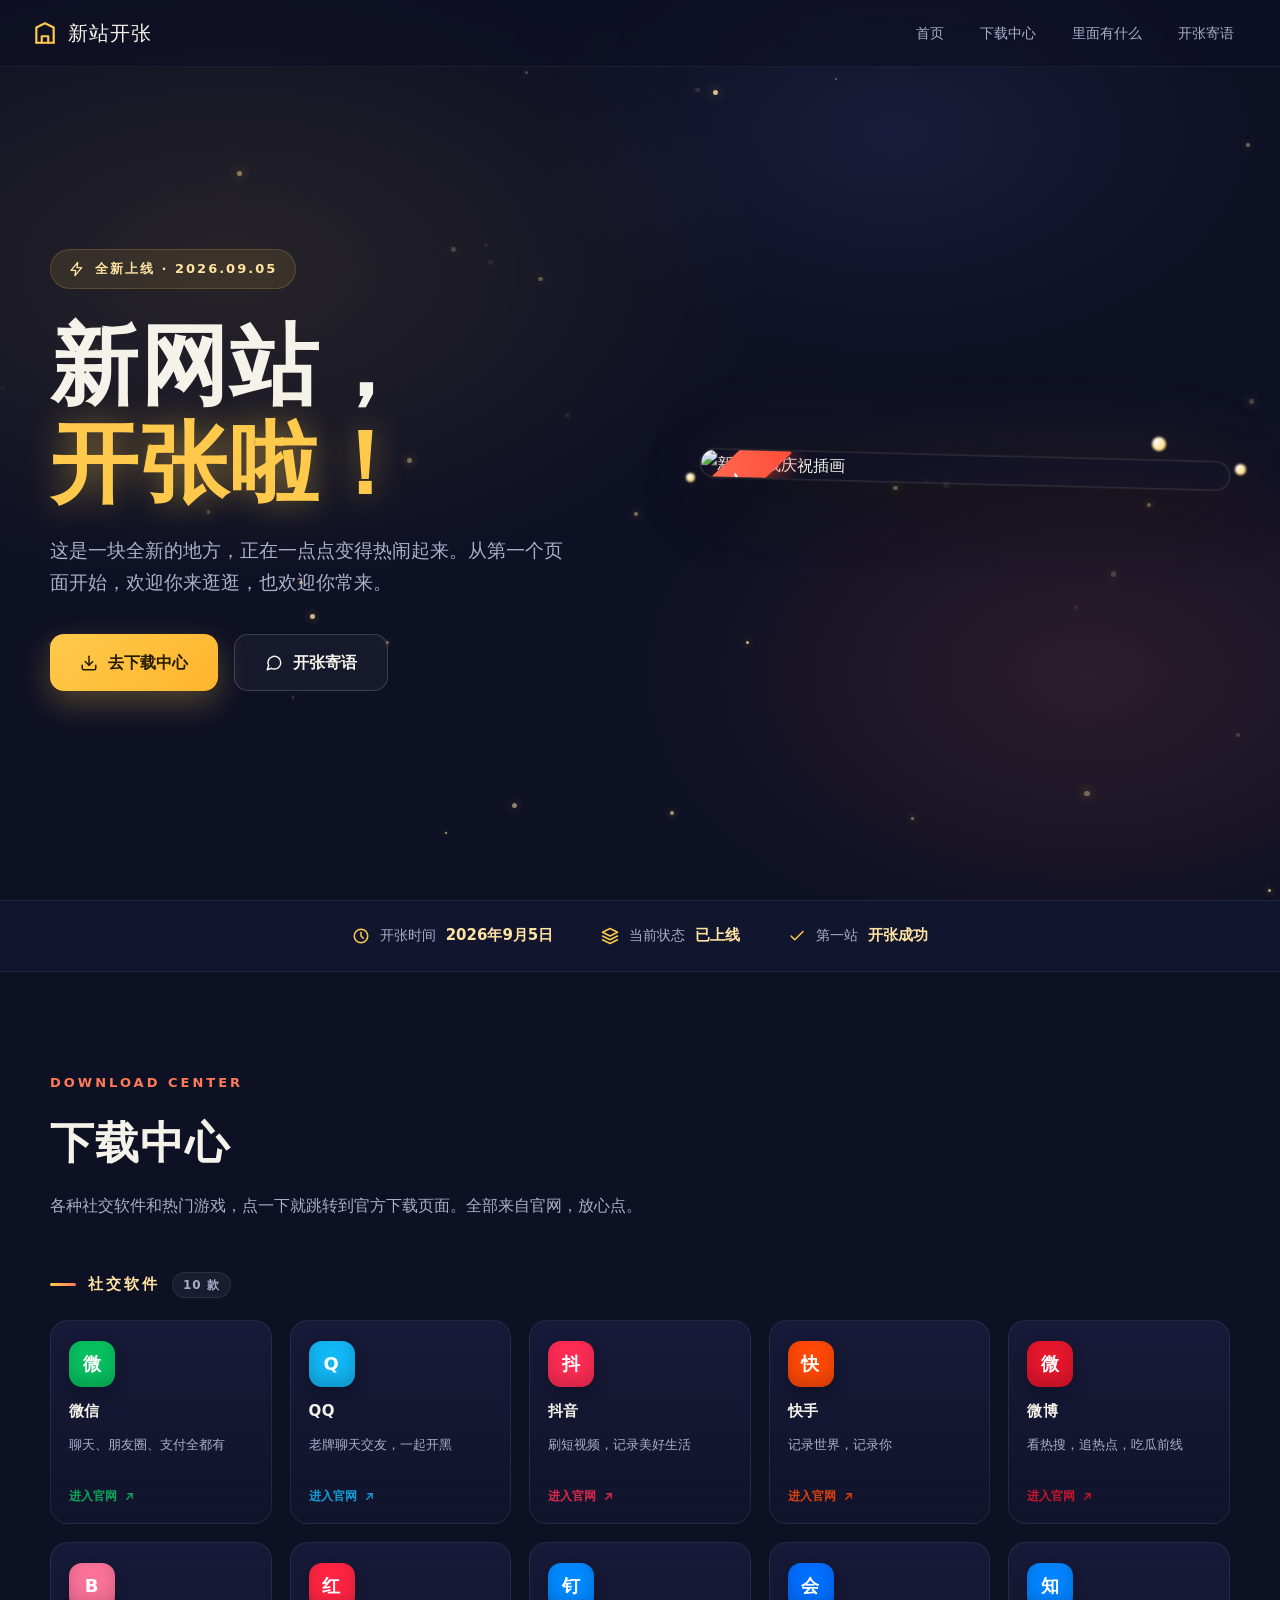
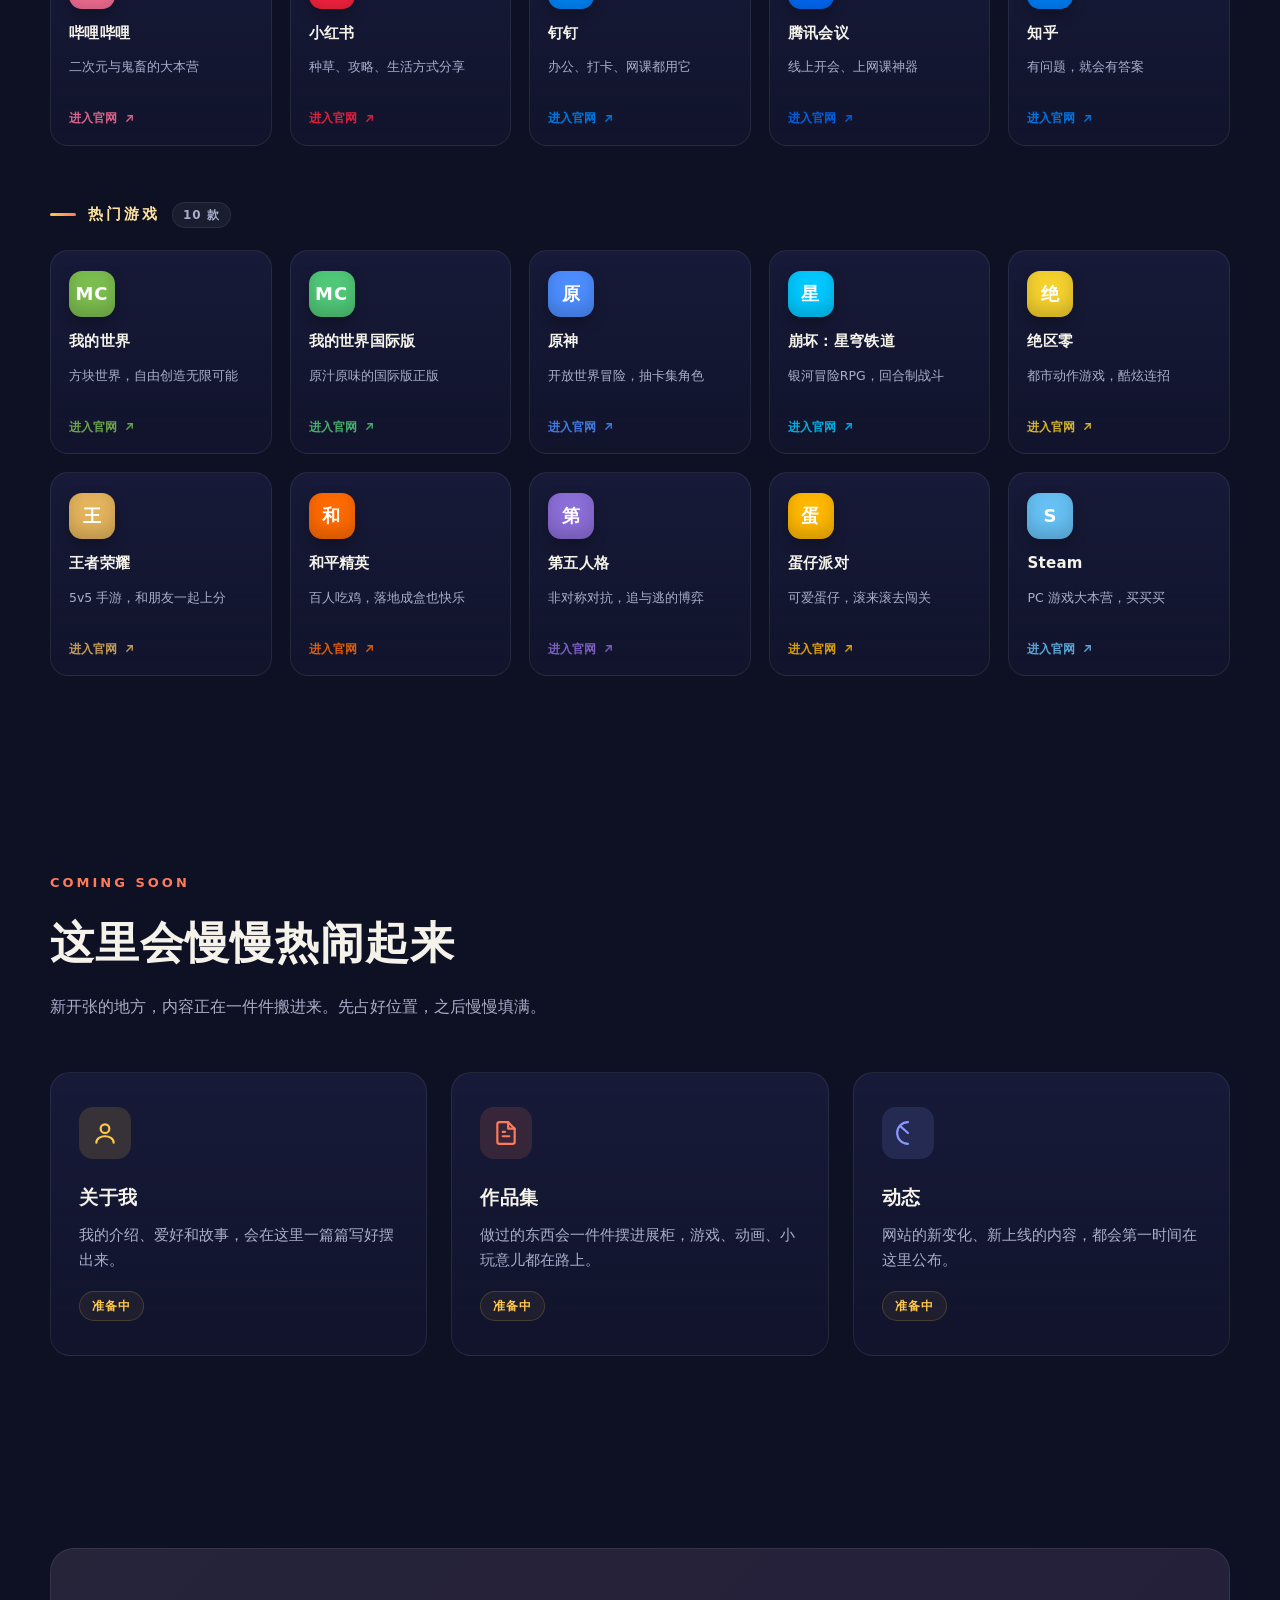
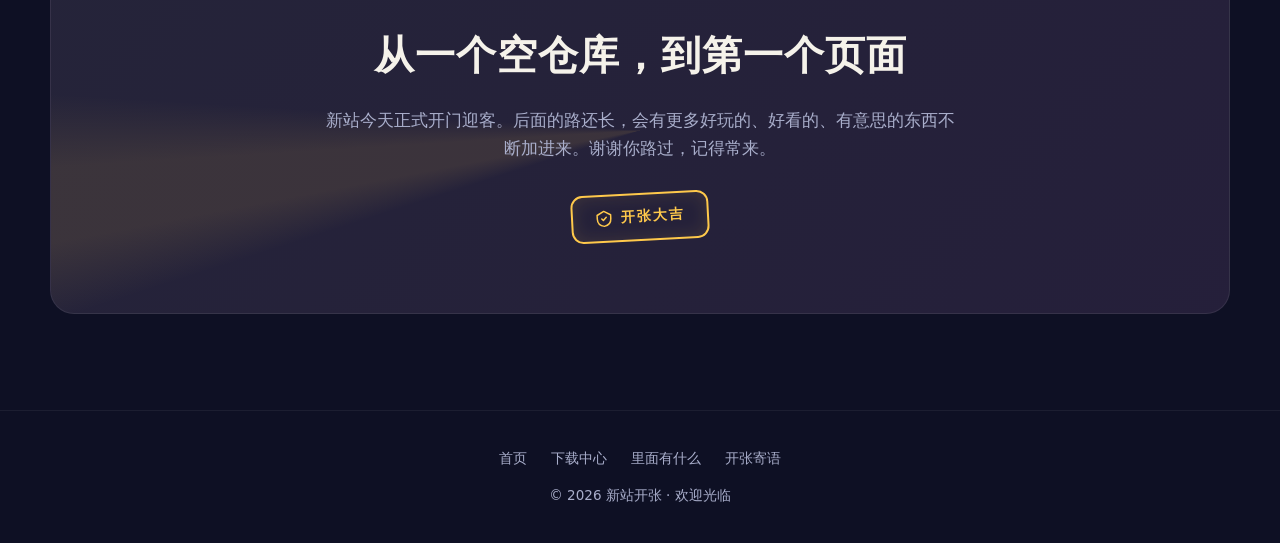
==== index.html @ 844b1752 "Add website: index + css + js structure" ====
<!DOCTYPE html>
<html lang="zh-CN">
<head>
<meta charset="UTF-8">
<meta name="viewport" content="width=device-width, initial-scale=1.0">
<title>新站开张 · 欢迎光临</title>
<meta name="description" content="新站开张！这里有各种社交软件和热门游戏的官方下载入口，点击直接跳转。">
<link rel="preconnect" href="https://miaoda.feishu.cn">
<link rel="stylesheet" href="https://miaoda.feishu.cn/fonts/css2?family=ZCOOL+KuaiLe&family=Noto+Sans+SC:wght@400;500;700;900&display=swap">
<link rel="stylesheet" href="style.css">
</head>
<body>

<!-- ===== 顶部导航 ===== -->
<nav class="nav">
  <div class="brand">
    <svg viewBox="0 0 24 24" fill="none" stroke="#FFC94B" stroke-width="2" stroke-linecap="round" stroke-linejoin="round" aria-hidden="true">
      <path d="M4 21V7l8-4 8 4v14"></path>
      <path d="M4 21h16"></path>
      <path d="M9 21v-6h6v6"></path>
    </svg>
    新站开张
  </div>
  <ul class="nav-links">
    <li><a href="#welcome">首页</a></li>
    <li><a href="#download">下载中心</a></li>
    <li><a href="#inside">里面有什么</a></li>
    <li><a href="#note">开张寄语</a></li>
  </ul>
</nav>

<!-- ===== Hero ===== -->
<section class="hero" id="welcome">
  <div id="star-field" aria-hidden="true"></div>
  <div class="hero-inner">
    <div class="hero-text">
      <span class="badge">
        <svg viewBox="0 0 24 24" fill="none" stroke="currentColor" stroke-width="2" stroke-linecap="round" stroke-linejoin="round" aria-hidden="true">
          <path d="M13 2 3 14h7l-1 8 10-12h-7l1-8z"></path>
        </svg>
        全新上线 · 2026.09.05
      </span>
      <h1>新网站，<br><span class="hl">开张啦！</span></h1>
      <p class="lead">这是一块全新的地方，正在一点点变得热闹起来。从第一个页面开始，欢迎你来逛逛，也欢迎你常来。</p>
      <div class="cta-row">
        <a class="btn btn-primary" href="#download">
          <svg viewBox="0 0 24 24" fill="none" stroke="currentColor" stroke-width="2" stroke-linecap="round" stroke-linejoin="round" aria-hidden="true">
            <path d="M21 15v4a2 2 0 0 1-2 2H5a2 2 0 0 1-2-2v-4"></path>
            <path d="m7 10 5 5 5-5"></path><path d="M12 15V3"></path>
          </svg>
          去下载中心
        </a>
        <a class="btn btn-ghost" href="#note">
          <svg viewBox="0 0 24 24" fill="none" stroke="currentColor" stroke-width="2" stroke-linecap="round" stroke-linejoin="round" aria-hidden="true">
            <path d="M21 11.5a8.38 8.38 0 0 1-8.5 8.5 8.5 8.5 0 0 1-3.8-.9L3 21l1.9-5.7a8.5 8.5 0 1 1 16.1-3.8z"></path>
          </svg>
          开张寄语
        </a>
      </div>
    </div>
    <div class="hero-card-wrap">
      <div class="hero-card">
        <span class="new-tag">NEW</span>
        <img src="https://aka.doubaocdn.com/s/OUQKnBndtr" alt="新站上线庆祝插画">
      </div>
      <span class="float-dot d1" aria-hidden="true"></span>
      <span class="float-dot d2" aria-hidden="true"></span>
      <span class="float-dot d3" aria-hidden="true"></span>
    </div>
  </div>
</section>

<!-- ===== 信息条 ===== -->
<div class="ribbon">
  <div class="ribbon-inner">
    <span class="ribbon-item">
      <svg viewBox="0 0 24 24" fill="none" stroke="currentColor" stroke-width="2" stroke-linecap="round" stroke-linejoin="round" aria-hidden="true">
        <circle cx="12" cy="12" r="9"></circle><path d="M12 7v5l3 3"></path>
      </svg>
      开张时间 <strong>2026年9月5日</strong>
    </span>
    <span class="ribbon-item">
      <svg viewBox="0 0 24 24" fill="none" stroke="currentColor" stroke-width="2" stroke-linecap="round" stroke-linejoin="round" aria-hidden="true">
        <path d="M12 2 2 7l10 5 10-5-10-5z"></path>
        <path d="m2 17 10 5 10-5"></path><path d="m2 12 10 5 10-5"></path>
      </svg>
      当前状态 <strong>已上线</strong>
    </span>
    <span class="ribbon-item">
      <svg viewBox="0 0 24 24" fill="none" stroke="currentColor" stroke-width="2" stroke-linecap="round" stroke-linejoin="round" aria-hidden="true">
        <path d="M20 6 9 17l-5-5"></path>
      </svg>
      第一站 <strong>开张成功</strong>
    </span>
  </div>
</div>

<!-- ===== 下载中心 ===== -->
<section class="section" id="download">
  <div class="section-inner">
    <div class="sec-head reveal">
      <span class="sec-kicker">Download Center</span>
      <h2>下载中心</h2>
      <p>各种社交软件和热门游戏，点一下就跳转到官方下载页面。全部来自官网，放心点。</p>
    </div>
    <div class="dl-groups">
      <div class="reveal">
        <div class="dl-group-title">社交软件<span class="count" id="social-count"></span></div>
        <div class="dl-grid" id="social-grid"></div>
      </div>
      <div class="reveal">
        <div class="dl-group-title">热门游戏<span class="count" id="game-count"></span></div>
        <div class="dl-grid" id="game-grid"></div>
      </div>
    </div>
  </div>
</section>

<!-- ===== 里面有什么 ===== -->
<section class="section" id="inside">
  <div class="section-inner">
    <div class="sec-head reveal">
      <span class="sec-kicker">Coming Soon</span>
      <h2>这里会慢慢热闹起来</h2>
      <p>新开张的地方，内容正在一件件搬进来。先占好位置，之后慢慢填满。</p>
    </div>
    <div class="cards">
      <article class="card reveal">
        <div class="card-icon">
          <svg viewBox="0 0 24 24" fill="none" stroke="currentColor" stroke-width="2" stroke-linecap="round" stroke-linejoin="round" aria-hidden="true">
            <circle cx="12" cy="8" r="4"></circle><path d="M4 21c0-4 4-6 8-6s8 2 8 6"></path>
          </svg>
        </div>
        <h3>关于我</h3>
        <p>我的介绍、爱好和故事，会在这里一篇篇写好摆出来。</p>
        <span class="soon">准备中</span>
      </article>
      <article class="card reveal">
        <div class="card-icon">
          <svg viewBox="0 0 24 24" fill="none" stroke="currentColor" stroke-width="2" stroke-linecap="round" stroke-linejoin="round" aria-hidden="true">
            <path d="M14 2H6a2 2 0 0 0-2 2v16a2 2 0 0 0 2 2h12a2 2 0 0 0 2-2V8z"></path>
            <path d="M14 2v6h6"></path><path d="M9 15h6"></path><path d="M9 11h2"></path>
          </svg>
        </div>
        <h3>作品集</h3>
        <p>做过的东西会一件件摆进展柜，游戏、动画、小玩意儿都在路上。</p>
        <span class="soon">准备中</span>
      </article>
      <article class="card reveal">
        <div class="card-icon">
          <svg viewBox="0 0 24 24" fill="none" stroke="currentColor" stroke-width="2" stroke-linecap="round" stroke-linejoin="round" aria-hidden="true">
            <path d="M12 2a10 10 0 0 0 0 20"></path><path d="M12 12 4.6 5.4"></path>
          </svg>
        </div>
        <h3>动态</h3>
        <p>网站的新变化、新上线的内容，都会第一时间在这里公布。</p>
        <span class="soon">准备中</span>
      </article>
    </div>
  </div>
</section>

<!-- ===== 开张寄语 ===== -->
<section class="section" id="note">
  <div class="section-inner">
    <div class="note reveal">
      <div class="note-inner">
        <h2>从一个空仓库，到第一个页面</h2>
        <p>新站今天正式开门迎客。后面的路还长，会有更多好玩的、好看的、有意思的东西不断加进来。谢谢你路过，记得常来。</p>
        <span class="stamp">
          <svg viewBox="0 0 24 24" fill="none" stroke="currentColor" stroke-width="2" stroke-linecap="round" stroke-linejoin="round" aria-hidden="true">
            <path d="M12 2 3 7v5c0 5 3.5 9 9 10 5.5-1 9-5 9-10V7z"></path>
            <path d="m9 12 2 2 4-4"></path>
          </svg>
          开张大吉
        </span>
      </div>
    </div>
  </div>
</section>

<!-- ===== 页脚 ===== -->
<footer>
  <ul class="foot-links">
    <li><a href="#welcome">首页</a></li>
    <li><a href="#download">下载中心</a></li>
    <li><a href="#inside">里面有什么</a></li>
    <li><a href="#note">开张寄语</a></li>
  </ul>
  <p>© 2026 新站开张 · 欢迎光临</p>
</footer>

<script src="script.js"></script>
</body>
</html>
---- style.css ----
/* ===== 新站开张 · 样式表 ===== */
:root{
  --bg-0:#0E1024;
  --bg-1:#171A38;
  --bg-2:#20244A;
  --gold:#FFC94B;
  --gold-2:#FFE3A1;
  --coral:#FF7A59;
  --text:#F5F2EA;
  --text-dim:#A9AECB;
  --line:rgba(255,201,75,.18);
  --shadow:0 24px 60px rgba(0,0,0,.45);
}
*{margin:0;padding:0;box-sizing:border-box;}
html{scroll-behavior:smooth;}
body{
  font-family:"Noto Sans SC","PingFang SC","Microsoft YaHei",system-ui,sans-serif;
  background:var(--bg-0);
  color:var(--text);
  line-height:1.7;
  overflow-x:hidden;
}
::selection{background:var(--gold);color:#1a1400;}

/* ===== 顶部导航 ===== */
.nav{
  position:fixed;top:0;left:0;right:0;z-index:50;
  display:flex;align-items:center;justify-content:space-between;
  padding:16px 32px;
  background:rgba(14,16,36,.72);
  backdrop-filter:blur(14px);
  border-bottom:1px solid rgba(255,255,255,.06);
}
.brand{
  display:flex;align-items:center;gap:10px;
  font-family:"ZCOOL KuaiLe","Noto Sans SC",sans-serif;
  font-size:20px;letter-spacing:1px;
}
.brand svg{width:26px;height:26px;flex:none;}
.nav-links{display:flex;gap:8px;list-style:none;}
.nav-links a{
  color:var(--text-dim);text-decoration:none;
  font-size:14px;padding:8px 14px;border-radius:999px;
  transition:color .2s,background .2s;
}
.nav-links a:hover{color:var(--gold);background:rgba(255,201,75,.08);}

/* ===== Hero ===== */
.hero{
  position:relative;
  min-height:100vh;
  display:flex;align-items:center;
  padding:120px 32px 80px;
  overflow:hidden;
}
.hero::before{
  content:"";position:absolute;inset:0;
  background:
    radial-gradient(60% 50% at 18% 30%, rgba(255,201,75,.10), transparent 70%),
    radial-gradient(50% 45% at 85% 75%, rgba(255,122,89,.12), transparent 70%),
    radial-gradient(40% 35% at 70% 15%, rgba(120,140,255,.10), transparent 70%);
  pointer-events:none;
}
#star-field{position:absolute;inset:0;pointer-events:none;}

.hero-inner{
  position:relative;z-index:2;
  max-width:1180px;margin:0 auto;width:100%;
  display:grid;grid-template-columns:1.05fr .95fr;
  gap:64px;align-items:center;
}

.badge{
  display:inline-flex;align-items:center;gap:10px;
  background:rgba(255,201,75,.10);
  border:1px solid var(--line);
  color:var(--gold-2);
  font-size:13px;font-weight:700;letter-spacing:2px;
  padding:8px 18px;border-radius:999px;
  margin-bottom:28px;
}
.badge svg{width:16px;height:16px;}

.hero h1{
  font-family:"ZCOOL KuaiLe","Noto Sans SC",sans-serif;
  font-size:clamp(44px,7vw,88px);
  line-height:1.12;letter-spacing:2px;
  margin-bottom:20px;
}
.hero h1 .hl{
  color:var(--gold);
  text-shadow:0 0 32px rgba(255,201,75,.45);
}
.hero p.lead{
  font-size:clamp(16px,2vw,19px);
  color:var(--text-dim);
  max-width:520px;margin-bottom:36px;
}
.cta-row{display:flex;flex-wrap:wrap;gap:16px;}
.btn{
  display:inline-flex;align-items:center;gap:10px;
  font-family:"Noto Sans SC",sans-serif;
  font-size:16px;font-weight:700;
  padding:14px 30px;border-radius:14px;
  text-decoration:none;transition:transform .2s,box-shadow .2s;
}
.btn svg{width:18px;height:18px;}
.btn-primary{
  background:linear-gradient(135deg,var(--gold),#FFB52E);
  color:#241a00;box-shadow:0 12px 32px rgba(255,201,75,.28);
}
.btn-primary:hover{transform:translateY(-2px);box-shadow:0 18px 40px rgba(255,201,75,.38);}
.btn-ghost{
  border:1px solid rgba(255,255,255,.16);color:var(--text);
  background:rgba(255,255,255,.04);
}
.btn-ghost:hover{transform:translateY(-2px);border-color:var(--gold);color:var(--gold);}

/* hero 图卡片 */
.hero-card-wrap{position:relative;}
.hero-card{
  position:relative;
  border-radius:22px;overflow:hidden;
  border:1px solid rgba(255,255,255,.10);
  box-shadow:var(--shadow), 0 0 0 1px rgba(255,201,75,.08), 0 0 90px rgba(255,201,75,.12);
  transform:rotate(1.5deg);
  transition:transform .4s;
}
.hero-card:hover{transform:rotate(0deg) scale(1.01);}
.hero-card img{display:block;width:100%;height:auto;}
.new-tag{
  position:absolute;top:20px;left:-46px;
  background:linear-gradient(135deg,var(--coral),#FF4D3A);
  color:#fff;font-weight:900;letter-spacing:2px;
  font-size:13px;padding:8px 52px;
  transform:rotate(-45deg);
  box-shadow:0 8px 20px rgba(255,77,58,.4);
}
.float-dot{
  position:absolute;border-radius:50%;
  background:radial-gradient(circle at 30% 30%, #fff, var(--gold));
  filter:blur(1px);
  animation:floatDot 6s ease-in-out infinite;
}
.float-dot.d1{width:14px;height:14px;top:-18px;right:12%;animation-delay:0s;}
.float-dot.d2{width:9px;height:9px;bottom:10%;left:-14px;animation-delay:1.2s;}
.float-dot.d3{width:11px;height:11px;top:30%;right:-16px;animation-delay:2.1s;}
@keyframes floatDot{
  0%,100%{transform:translateY(0) scale(1);opacity:.9;}
  50%{transform:translateY(-16px) scale(.7);opacity:.5;}
}

/* ===== 信息条 ===== */
.ribbon{
  border-top:1px solid rgba(255,255,255,.06);
  border-bottom:1px solid rgba(255,255,255,.06);
  background:rgba(23,26,56,.55);
}
.ribbon-inner{
  max-width:1180px;margin:0 auto;padding:22px 32px;
  display:flex;flex-wrap:wrap;gap:18px 48px;
  align-items:center;justify-content:center;
}
.ribbon-item{display:flex;align-items:center;gap:10px;font-size:14px;color:var(--text-dim);}
.ribbon-item strong{color:var(--gold-2);font-weight:700;font-size:15px;}
.ribbon-item svg{width:18px;height:18px;color:var(--gold);flex:none;}

/* ===== 通用 section ===== */
.section{padding:96px 32px;}
.section-inner{max-width:1180px;margin:0 auto;}
.sec-head{margin-bottom:52px;max-width:640px;}
.sec-kicker{
  display:inline-block;font-size:13px;font-weight:700;letter-spacing:3px;
  color:var(--coral);text-transform:uppercase;margin-bottom:12px;
}
.sec-head h2{
  font-family:"ZCOOL KuaiLe","Noto Sans SC",sans-serif;
  font-size:clamp(30px,4.5vw,44px);letter-spacing:1px;
  margin-bottom:12px;
}
.sec-head p{color:var(--text-dim);font-size:16px;}

/* ===== 滚动渐显 ===== */
.reveal{opacity:0;transform:translateY(24px);transition:opacity .6s ease,transform .6s ease;}
.reveal.visible{opacity:1;transform:none;}

/* ===== 下载中心 ===== */
.dl-groups{display:flex;flex-direction:column;gap:56px;}
.dl-group-title{
  display:flex;align-items:center;gap:12px;
  font-size:15px;font-weight:900;letter-spacing:3px;
  color:var(--gold-2);margin-bottom:22px;
}
.dl-group-title::before{
  content:"";width:26px;height:3px;border-radius:2px;
  background:linear-gradient(90deg,var(--gold),var(--coral));
}
.dl-group-title .count{
  font-size:12px;color:var(--text-dim);font-weight:700;letter-spacing:1px;
  background:rgba(255,255,255,.05);border:1px solid rgba(255,255,255,.08);
  padding:2px 10px;border-radius:999px;
}
.dl-grid{
  display:grid;grid-template-columns:repeat(5,1fr);gap:18px;
}
.dl-card{
  position:relative;
  display:flex;flex-direction:column;gap:12px;
  background:linear-gradient(180deg,var(--bg-1),rgba(23,26,56,.4));
  border:1px solid rgba(255,255,255,.08);
  border-radius:18px;padding:20px 18px 16px;
  text-decoration:none;color:var(--text);
  transition:transform .22s,border-color .22s,box-shadow .22s;
  overflow:hidden;
}
.dl-card::after{
  content:"";position:absolute;top:0;left:0;right:0;height:3px;
  background:var(--card-color,var(--gold));
  opacity:0;transition:opacity .22s;
}
.dl-card:hover{
  transform:translateY(-5px);
  border-color:var(--line);
  box-shadow:0 18px 40px rgba(0,0,0,.4);
}
.dl-card:hover::after{opacity:1;}
.dl-icon{
  width:46px;height:46px;border-radius:13px;
  display:flex;align-items:center;justify-content:center;
  background:var(--card-color,var(--bg-2));
  color:#fff;font-size:18px;font-weight:900;
  letter-spacing:1px;flex:none;
  box-shadow:inset 0 -8px 16px rgba(0,0,0,.18), 0 6px 14px rgba(0,0,0,.25);
}
.dl-name{font-size:15px;font-weight:800;letter-spacing:.3px;}
.dl-desc{font-size:12.5px;color:var(--text-dim);line-height:1.5;min-height:38px;}
.dl-go{
  display:inline-flex;align-items:center;gap:6px;
  font-size:12px;font-weight:700;color:var(--card-color,var(--gold));
  opacity:.85;transition:opacity .2s,gap .2s;
}
.dl-card:hover .dl-go{gap:10px;opacity:1;}
.dl-go svg{width:13px;height:13px;}

/* ===== 卡片区 ===== */
.cards{display:grid;grid-template-columns:repeat(3,1fr);gap:24px;}
.card{
  position:relative;
  background:linear-gradient(180deg,var(--bg-1),rgba(23,26,56,.4));
  border:1px solid rgba(255,255,255,.08);
  border-radius:20px;padding:34px 28px;
  transition:transform .25s,border-color .25s,box-shadow .25s;
  overflow:hidden;
}
.card::after{
  content:"";position:absolute;top:0;left:0;right:0;height:3px;
  background:linear-gradient(90deg,var(--gold),var(--coral));
  opacity:0;transition:opacity .25s;
}
.card:hover{transform:translateY(-6px);border-color:var(--line);box-shadow:0 20px 44px rgba(0,0,0,.35);}
.card:hover::after{opacity:1;}
.card-icon{
  width:52px;height:52px;border-radius:14px;
  display:flex;align-items:center;justify-content:center;
  margin-bottom:22px;
}
.card-icon svg{width:26px;height:26px;}
.card:nth-child(1) .card-icon{background:rgba(255,201,75,.14);color:var(--gold);}
.card:nth-child(2) .card-icon{background:rgba(255,122,89,.14);color:var(--coral);}
.card:nth-child(3) .card-icon{background:rgba(130,150,255,.14);color:#8A96FF;}
.card h3{font-size:19px;font-weight:900;margin-bottom:10px;letter-spacing:.5px;}
.card p{color:var(--text-dim);font-size:14.5px;}
.card .soon{
  display:inline-block;margin-top:18px;
  font-size:12px;font-weight:700;letter-spacing:1px;
  color:var(--gold);border:1px solid var(--line);
  padding:4px 12px;border-radius:999px;background:rgba(255,201,75,.06);
}

/* ===== 寄语区 ===== */
.note{
  position:relative;
  background:
    linear-gradient(135deg, rgba(255,201,75,.06), rgba(255,122,89,.06)),
    var(--bg-1);
  border:1px solid rgba(255,255,255,.08);
  border-radius:24px;
  padding:clamp(36px,6vw,72px);
  text-align:center;
  overflow:hidden;
}
.note::before{
  content:"";position:absolute;inset:-40%;
  background:conic-gradient(from 0deg, transparent 0 70%, rgba(255,201,75,.10) 72% 74%, transparent 76% 100%);
  animation:spinSlow 16s linear infinite;
}
@keyframes spinSlow{to{transform:rotate(360deg);}}
.note-inner{position:relative;z-index:1;}
.note h2{
  font-family:"ZCOOL KuaiLe","Noto Sans SC",sans-serif;
  font-size:clamp(26px,4vw,40px);letter-spacing:1px;margin-bottom:18px;
}
.note p{color:var(--text-dim);font-size:16.5px;max-width:640px;margin:0 auto 30px;}
.note .stamp{
  display:inline-flex;align-items:center;gap:8px;
  font-weight:900;letter-spacing:2px;font-size:14px;color:var(--gold);
  border:2px solid var(--gold);border-radius:12px;
  padding:10px 22px;transform:rotate(-3deg);
  box-shadow:inset 0 0 18px rgba(255,201,75,.12);
}
.note .stamp svg{width:18px;height:18px;}

/* ===== 页脚 ===== */
footer{
  border-top:1px solid rgba(255,255,255,.06);
  padding:36px 32px;
  text-align:center;color:var(--text-dim);font-size:13.5px;
}
footer .foot-links{display:flex;justify-content:center;gap:24px;margin-bottom:14px;list-style:none;}
footer .foot-links a{color:var(--text-dim);text-decoration:none;transition:color .2s;}
footer .foot-links a:hover{color:var(--gold);}

/* ===== 响应式 ===== */
@media (max-width:1080px){
  .dl-grid{grid-template-columns:repeat(4,1fr);}
}
@media (max-width:900px){
  .hero-inner{grid-template-columns:1fr;gap:48px;padding-top:20px;}
  .hero{padding-top:110px;}
  .cards{grid-template-columns:1fr;}
  .dl-grid{grid-template-columns:repeat(3,1fr);}
  .hero-card{max-width:520px;margin:0 auto;}
  .nav-links{display:none;}
}
@media (max-width:600px){
  .dl-grid{grid-template-columns:repeat(2,1fr);}
  .section{padding:64px 20px;}
  .hero{padding:100px 20px 56px;}
  .ribbon-inner{padding:18px 20px;}
}
@media (prefers-reduced-motion:reduce){
  *{animation-duration:.01ms !important;animation-iteration-count:1 !important;transition-duration:.01ms !important;}
  html{scroll-behavior:auto;}
  .reveal{opacity:1;transform:none;}
}
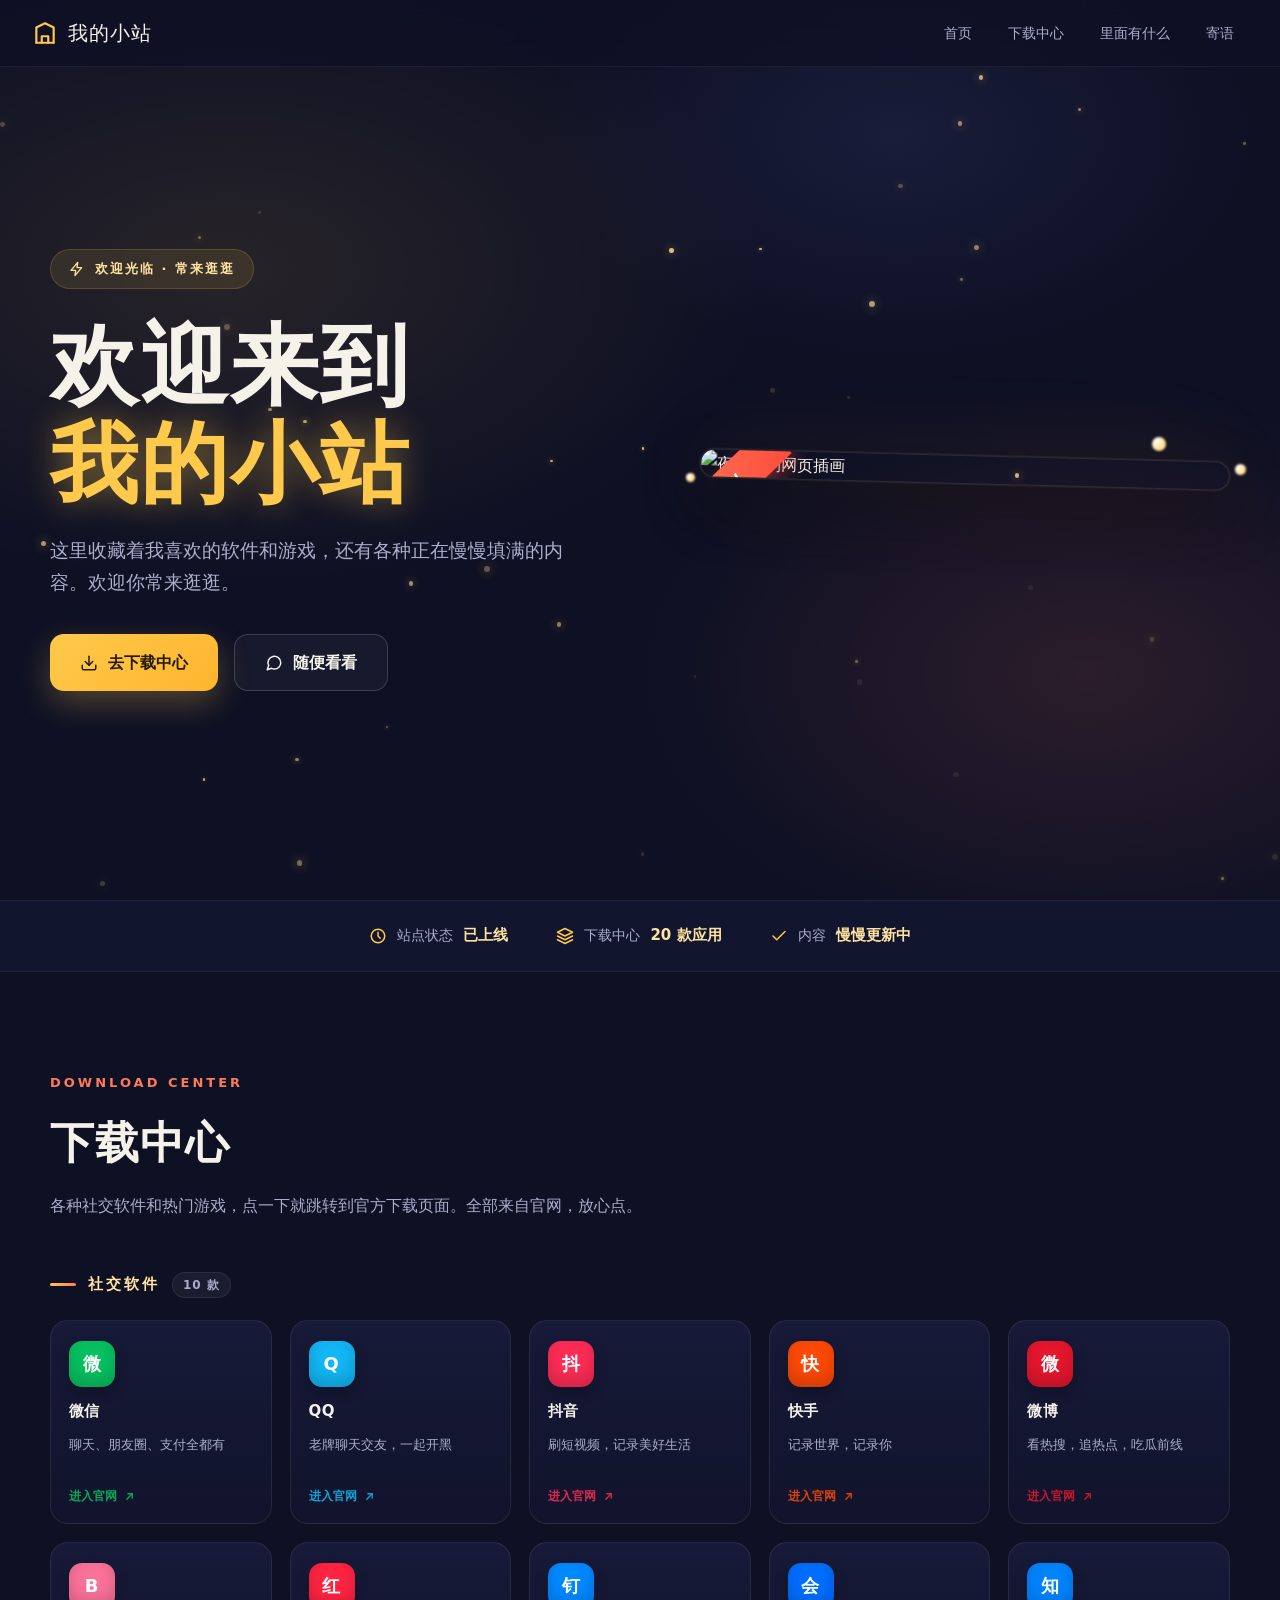
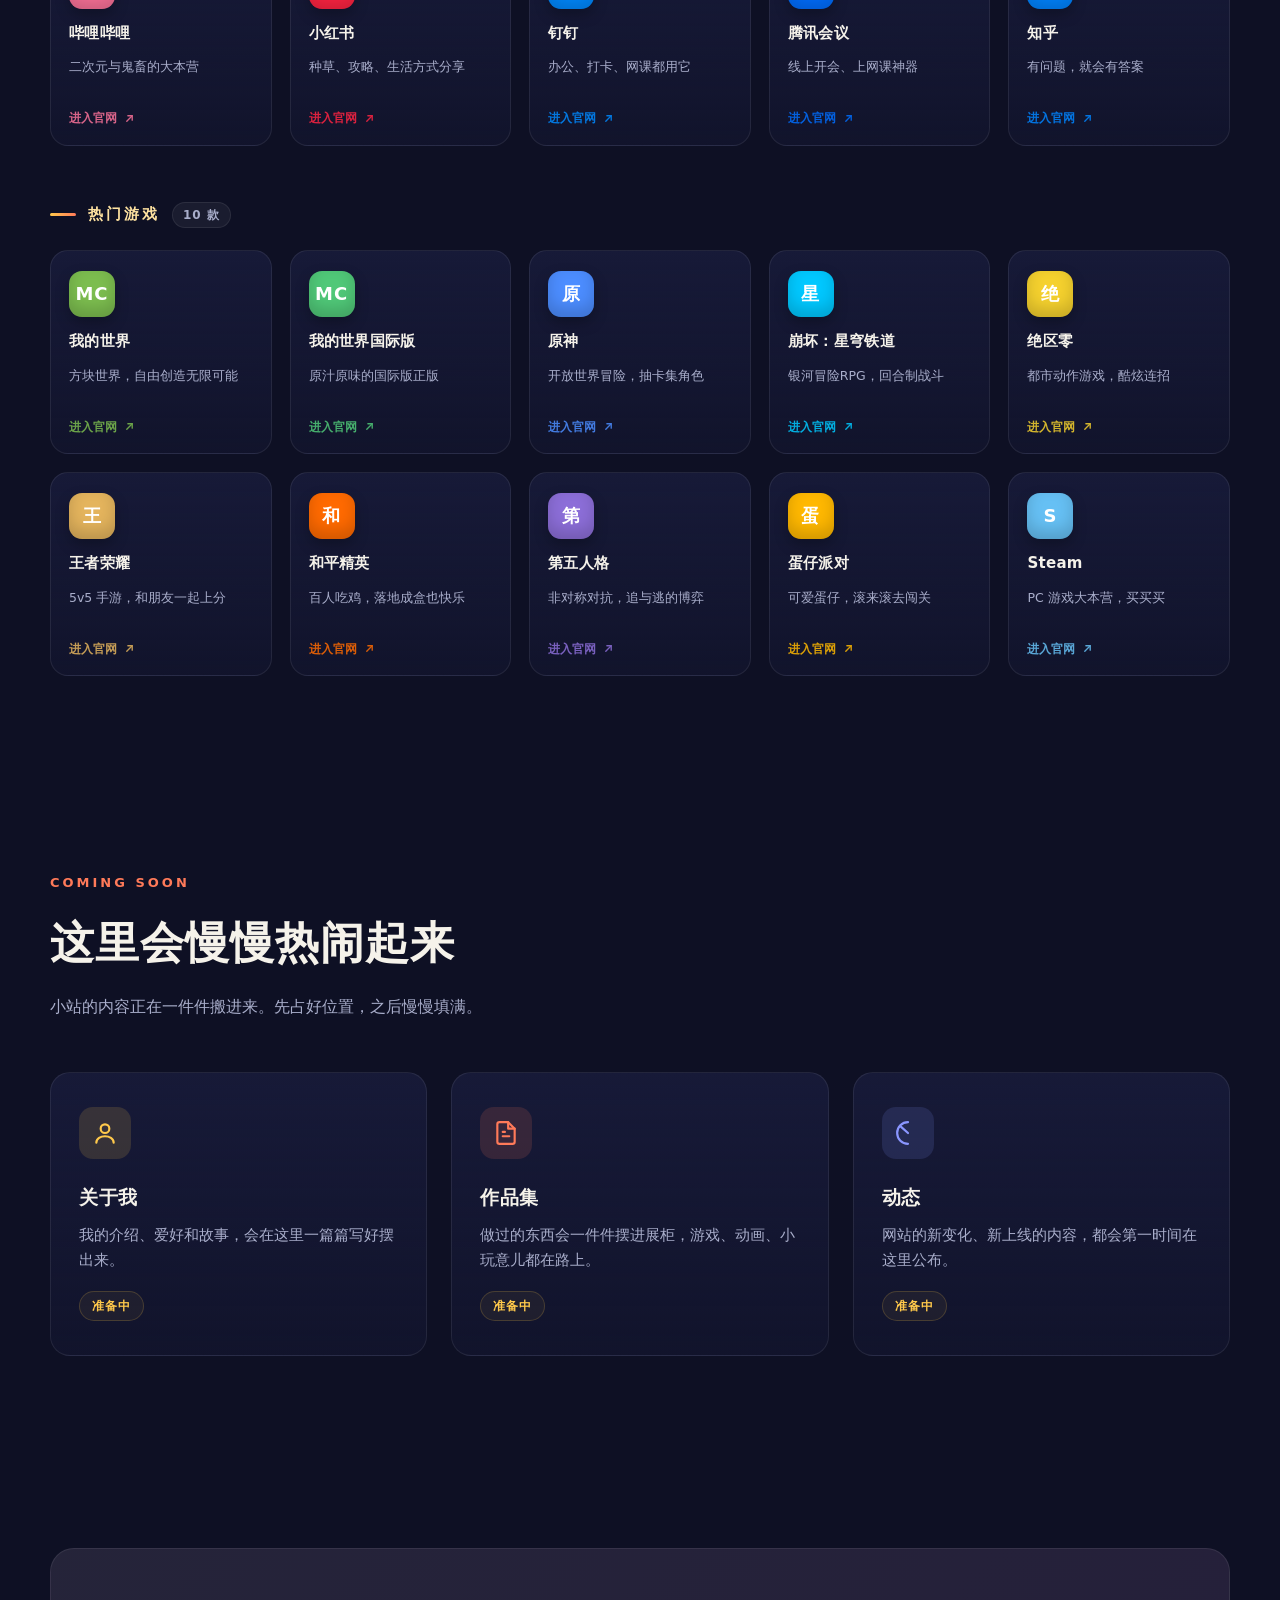
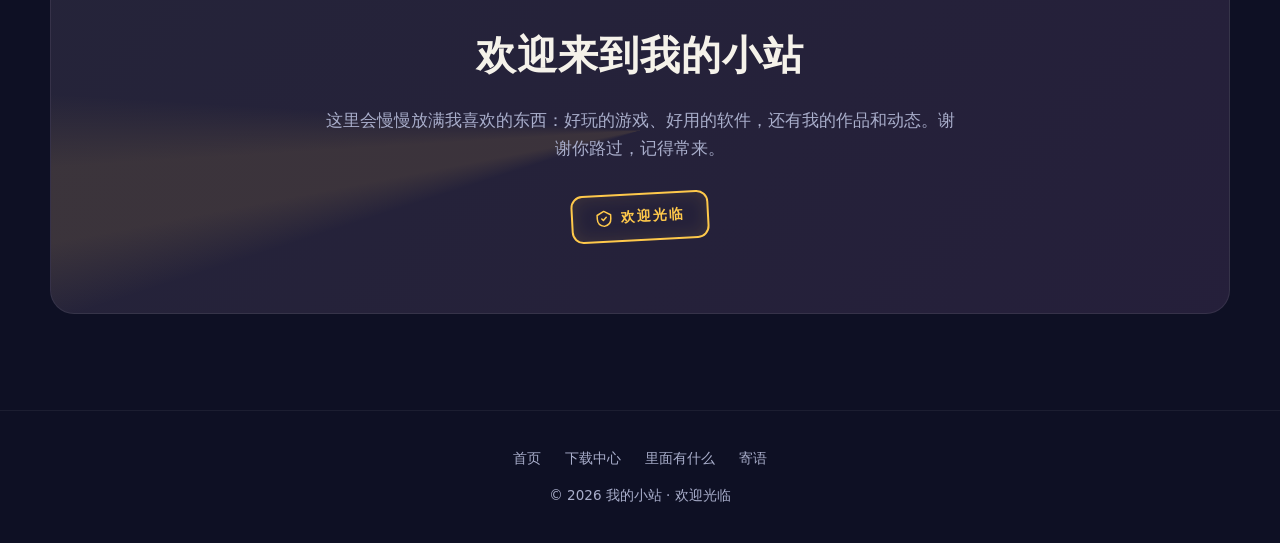
==== commit 6b1699d2: "Update site: remove opening-day copy, new hero art" ====
--- a/index.html
+++ b/index.html
@@ -3,8 +3,8 @@
 <head>
 <meta charset="UTF-8">
 <meta name="viewport" content="width=device-width, initial-scale=1.0">
-<title>新站开张 · 欢迎光临</title>
-<meta name="description" content="新站开张！这里有各种社交软件和热门游戏的官方下载入口，点击直接跳转。">
+<title>我的小站 · 欢迎光临</title>
+<meta name="description" content="我的小站！这里有各种社交软件和热门游戏的官方下载入口，点击直接跳转。">
 <link rel="preconnect" href="https://miaoda.feishu.cn">
 <link rel="stylesheet" href="https://miaoda.feishu.cn/fonts/css2?family=ZCOOL+KuaiLe&family=Noto+Sans+SC:wght@400;500;700;900&display=swap">
 <link rel="stylesheet" href="style.css">
@@ -19,13 +19,13 @@
       <path d="M4 21h16"></path>
       <path d="M9 21v-6h6v6"></path>
     </svg>
-    新站开张
+    我的小站
   </div>
   <ul class="nav-links">
     <li><a href="#welcome">首页</a></li>
     <li><a href="#download">下载中心</a></li>
     <li><a href="#inside">里面有什么</a></li>
-    <li><a href="#note">开张寄语</a></li>
+    <li><a href="#note">寄语</a></li>
   </ul>
 </nav>
 
@@ -38,10 +38,10 @@
         <svg viewBox="0 0 24 24" fill="none" stroke="currentColor" stroke-width="2" stroke-linecap="round" stroke-linejoin="round" aria-hidden="true">
           <path d="M13 2 3 14h7l-1 8 10-12h-7l1-8z"></path>
         </svg>
-        全新上线 · 2026.09.05
+        欢迎光临 · 常来逛逛
       </span>
-      <h1>新网站，<br><span class="hl">开张啦！</span></h1>
-      <p class="lead">这是一块全新的地方，正在一点点变得热闹起来。从第一个页面开始，欢迎你来逛逛，也欢迎你常来。</p>
+      <h1>欢迎来到<br><span class="hl">我的小站</span></h1>
+      <p class="lead">这里收藏着我喜欢的软件和游戏，还有各种正在慢慢填满的内容。欢迎你常来逛逛。</p>
       <div class="cta-row">
         <a class="btn btn-primary" href="#download">
           <svg viewBox="0 0 24 24" fill="none" stroke="currentColor" stroke-width="2" stroke-linecap="round" stroke-linejoin="round" aria-hidden="true">
@@ -54,14 +54,14 @@
           <svg viewBox="0 0 24 24" fill="none" stroke="currentColor" stroke-width="2" stroke-linecap="round" stroke-linejoin="round" aria-hidden="true">
             <path d="M21 11.5a8.38 8.38 0 0 1-8.5 8.5 8.5 8.5 0 0 1-3.8-.9L3 21l1.9-5.7a8.5 8.5 0 1 1 16.1-3.8z"></path>
           </svg>
-          开张寄语
+          随便看看
         </a>
       </div>
     </div>
     <div class="hero-card-wrap">
       <div class="hero-card">
         <span class="new-tag">NEW</span>
-        <img src="https://aka.doubaocdn.com/s/OUQKnBndtr" alt="新站上线庆祝插画">
+        <img src="https://aka.doubaocdn.com/s/gYLuKjGwY2" alt="夜空下的网页插画">
       </div>
       <span class="float-dot d1" aria-hidden="true"></span>
       <span class="float-dot d2" aria-hidden="true"></span>
@@ -77,20 +77,20 @@
       <svg viewBox="0 0 24 24" fill="none" stroke="currentColor" stroke-width="2" stroke-linecap="round" stroke-linejoin="round" aria-hidden="true">
         <circle cx="12" cy="12" r="9"></circle><path d="M12 7v5l3 3"></path>
       </svg>
-      开张时间 <strong>2026年9月5日</strong>
+      站点状态 <strong>已上线</strong>
     </span>
     <span class="ribbon-item">
       <svg viewBox="0 0 24 24" fill="none" stroke="currentColor" stroke-width="2" stroke-linecap="round" stroke-linejoin="round" aria-hidden="true">
         <path d="M12 2 2 7l10 5 10-5-10-5z"></path>
         <path d="m2 17 10 5 10-5"></path><path d="m2 12 10 5 10-5"></path>
       </svg>
-      当前状态 <strong>已上线</strong>
+      下载中心 <strong>20 款应用</strong>
     </span>
     <span class="ribbon-item">
       <svg viewBox="0 0 24 24" fill="none" stroke="currentColor" stroke-width="2" stroke-linecap="round" stroke-linejoin="round" aria-hidden="true">
         <path d="M20 6 9 17l-5-5"></path>
       </svg>
-      第一站 <strong>开张成功</strong>
+      内容 <strong>慢慢更新中</strong>
     </span>
   </div>
 </div>
@@ -122,7 +122,7 @@
     <div class="sec-head reveal">
       <span class="sec-kicker">Coming Soon</span>
       <h2>这里会慢慢热闹起来</h2>
-      <p>新开张的地方，内容正在一件件搬进来。先占好位置，之后慢慢填满。</p>
+      <p>小站的内容正在一件件搬进来。先占好位置，之后慢慢填满。</p>
     </div>
     <div class="cards">
       <article class="card reveal">
@@ -160,19 +160,19 @@
   </div>
 </section>
 
-<!-- ===== 开张寄语 ===== -->
+<!-- ===== 寄语 ===== -->
 <section class="section" id="note">
   <div class="section-inner">
     <div class="note reveal">
       <div class="note-inner">
-        <h2>从一个空仓库，到第一个页面</h2>
-        <p>新站今天正式开门迎客。后面的路还长，会有更多好玩的、好看的、有意思的东西不断加进来。谢谢你路过，记得常来。</p>
+        <h2>欢迎来到我的小站</h2>
+        <p>这里会慢慢放满我喜欢的东西：好玩的游戏、好用的软件，还有我的作品和动态。谢谢你路过，记得常来。</p>
         <span class="stamp">
           <svg viewBox="0 0 24 24" fill="none" stroke="currentColor" stroke-width="2" stroke-linecap="round" stroke-linejoin="round" aria-hidden="true">
             <path d="M12 2 3 7v5c0 5 3.5 9 9 10 5.5-1 9-5 9-10V7z"></path>
             <path d="m9 12 2 2 4-4"></path>
           </svg>
-          开张大吉
+          欢迎光临
         </span>
       </div>
     </div>
@@ -185,9 +185,9 @@
     <li><a href="#welcome">首页</a></li>
     <li><a href="#download">下载中心</a></li>
     <li><a href="#inside">里面有什么</a></li>
-    <li><a href="#note">开张寄语</a></li>
+    <li><a href="#note">寄语</a></li>
   </ul>
-  <p>© 2026 新站开张 · 欢迎光临</p>
+  <p>© 2026 我的小站 · 欢迎光临</p>
 </footer>
 
 <script src="script.js"></script>
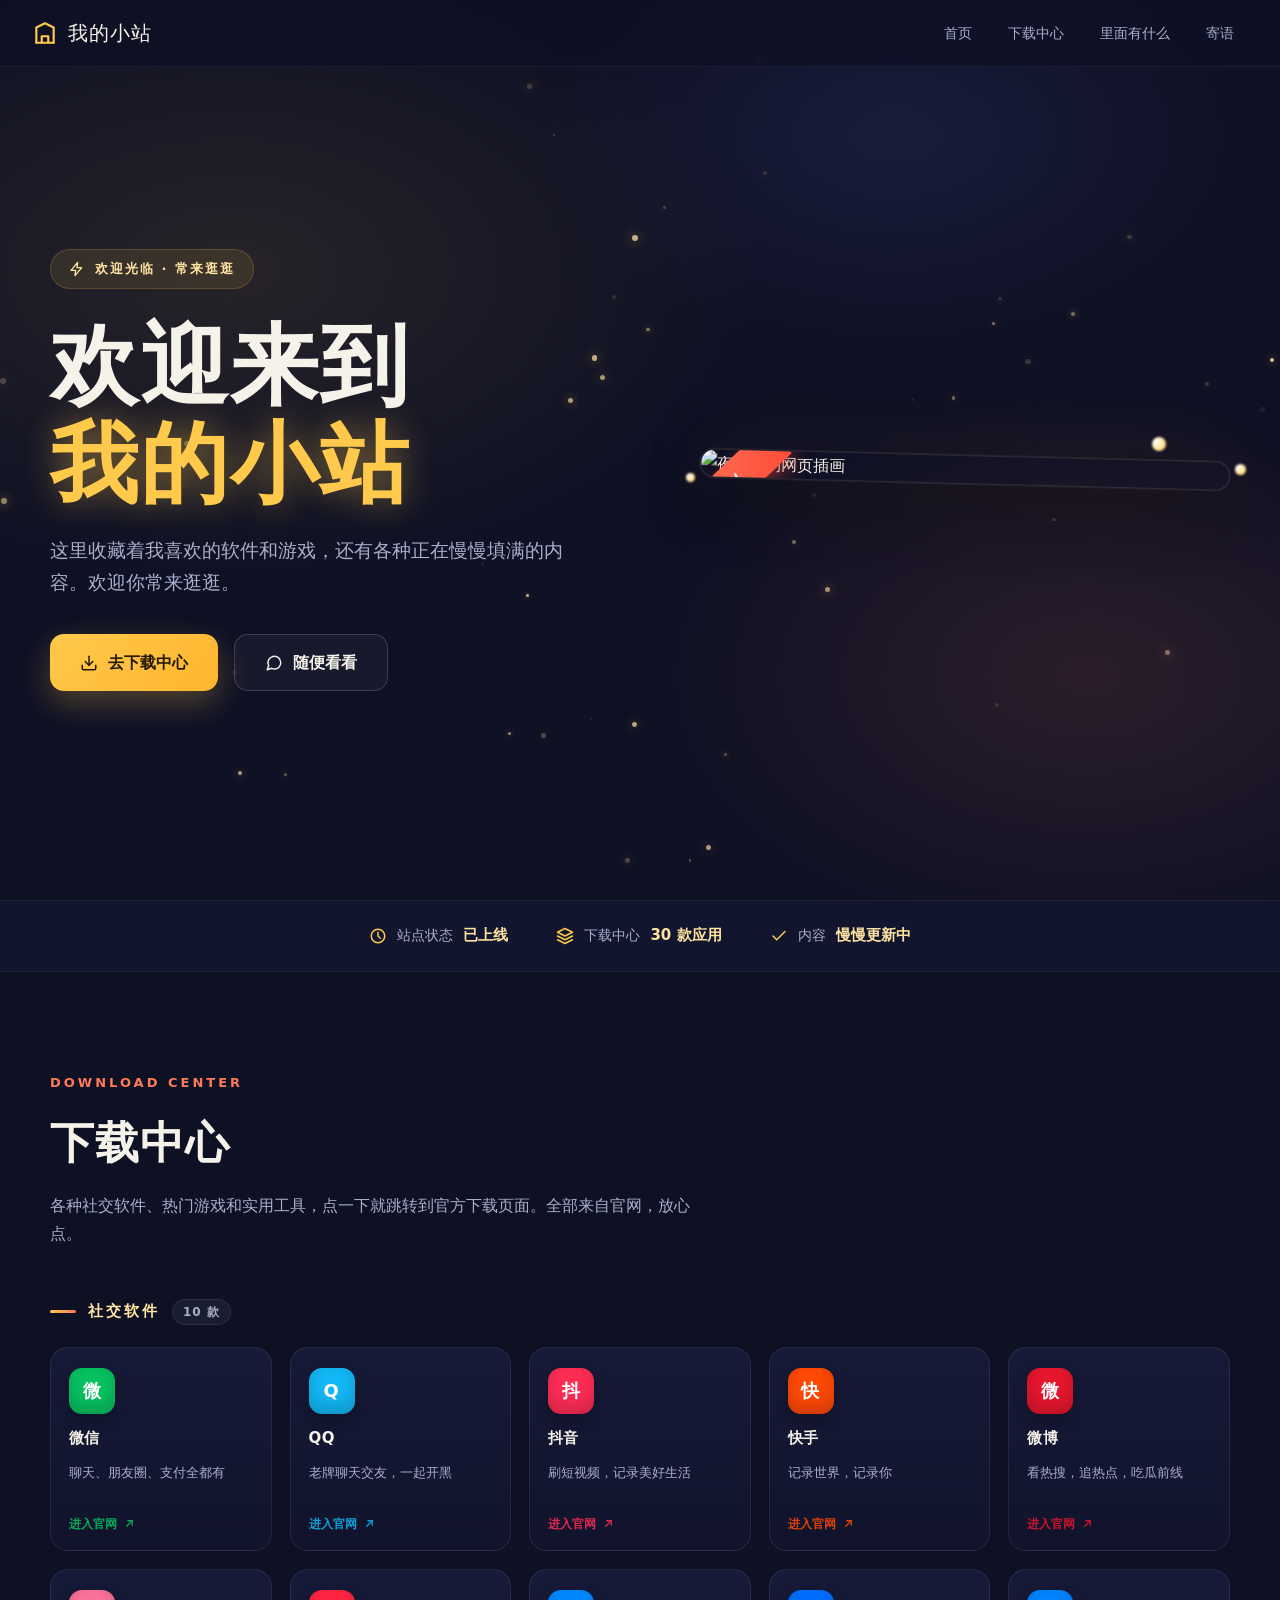
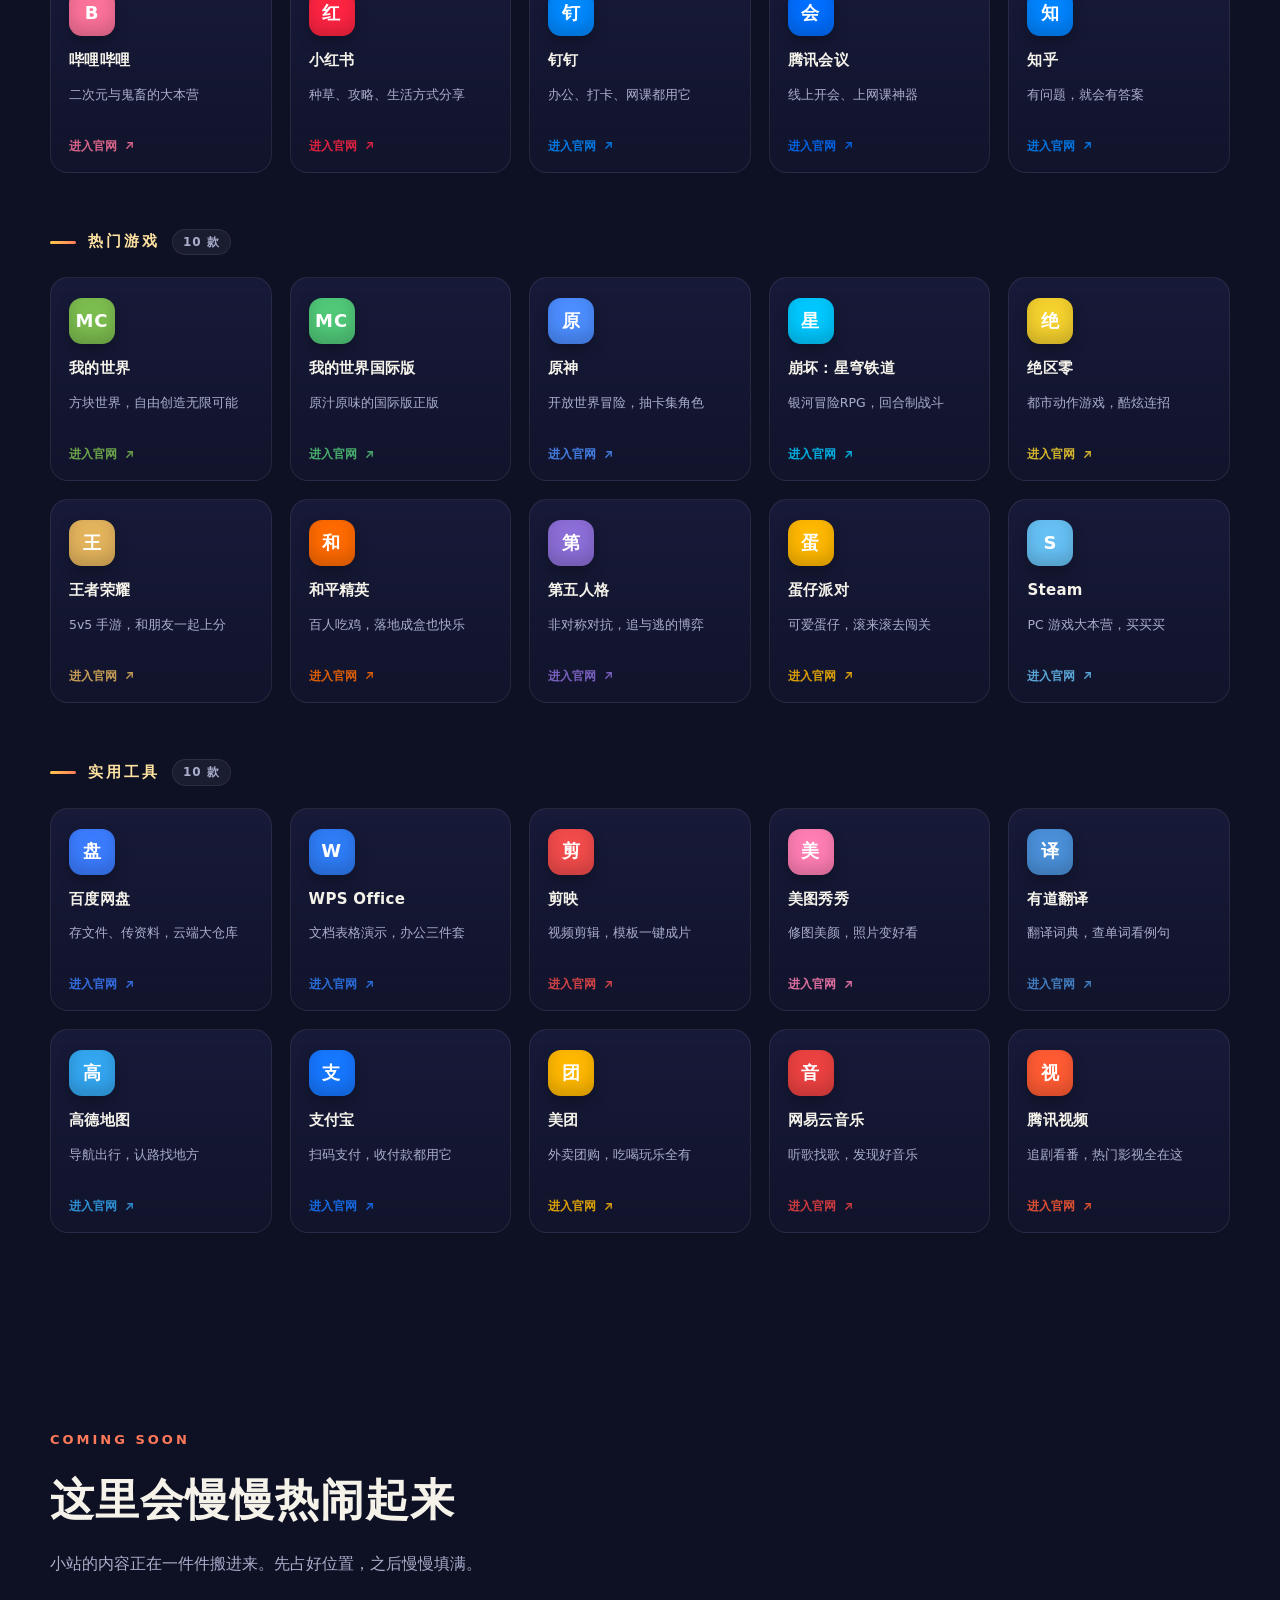
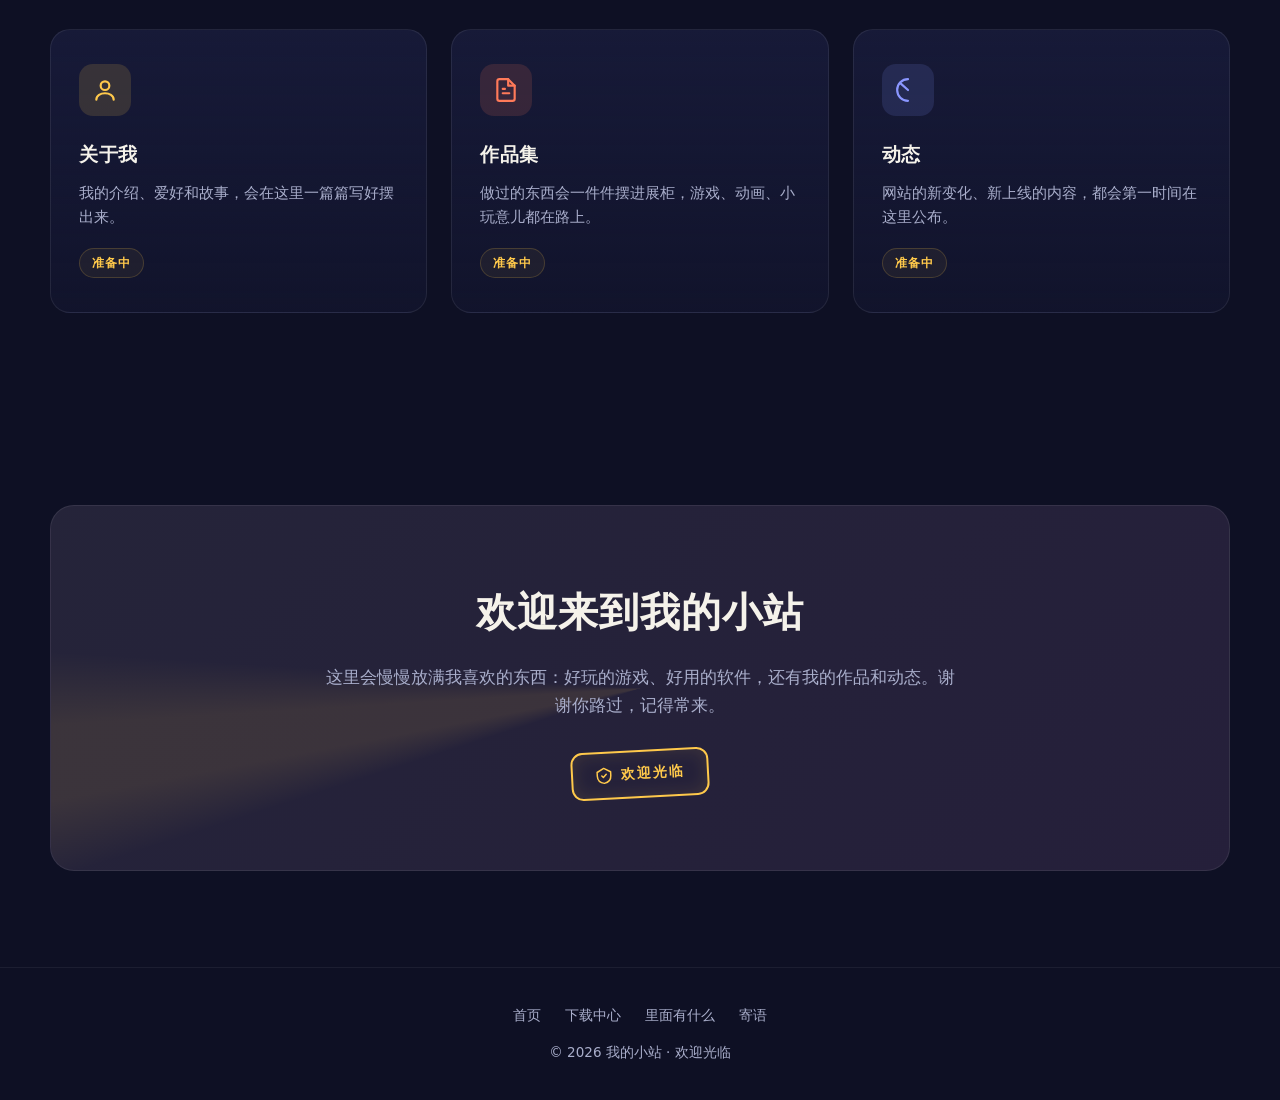
==== commit 0bdbe04a: "Add tools category: 10 more apps" ====
--- a/index.html
+++ b/index.html
@@ -84,7 +84,7 @@
         <path d="M12 2 2 7l10 5 10-5-10-5z"></path>
         <path d="m2 17 10 5 10-5"></path><path d="m2 12 10 5 10-5"></path>
       </svg>
-      下载中心 <strong>20 款应用</strong>
+      下载中心 <strong>30 款应用</strong>
     </span>
     <span class="ribbon-item">
       <svg viewBox="0 0 24 24" fill="none" stroke="currentColor" stroke-width="2" stroke-linecap="round" stroke-linejoin="round" aria-hidden="true">
@@ -101,7 +101,7 @@
     <div class="sec-head reveal">
       <span class="sec-kicker">Download Center</span>
       <h2>下载中心</h2>
-      <p>各种社交软件和热门游戏，点一下就跳转到官方下载页面。全部来自官网，放心点。</p>
+      <p>各种社交软件、热门游戏和实用工具，点一下就跳转到官方下载页面。全部来自官网，放心点。</p>
     </div>
     <div class="dl-groups">
       <div class="reveal">
@@ -111,6 +111,10 @@
       <div class="reveal">
         <div class="dl-group-title">热门游戏<span class="count" id="game-count"></span></div>
         <div class="dl-grid" id="game-grid"></div>
+      </div>
+      <div class="reveal">
+        <div class="dl-group-title">实用工具<span class="count" id="tool-count"></span></div>
+        <div class="dl-grid" id="tool-grid"></div>
       </div>
     </div>
   </div>
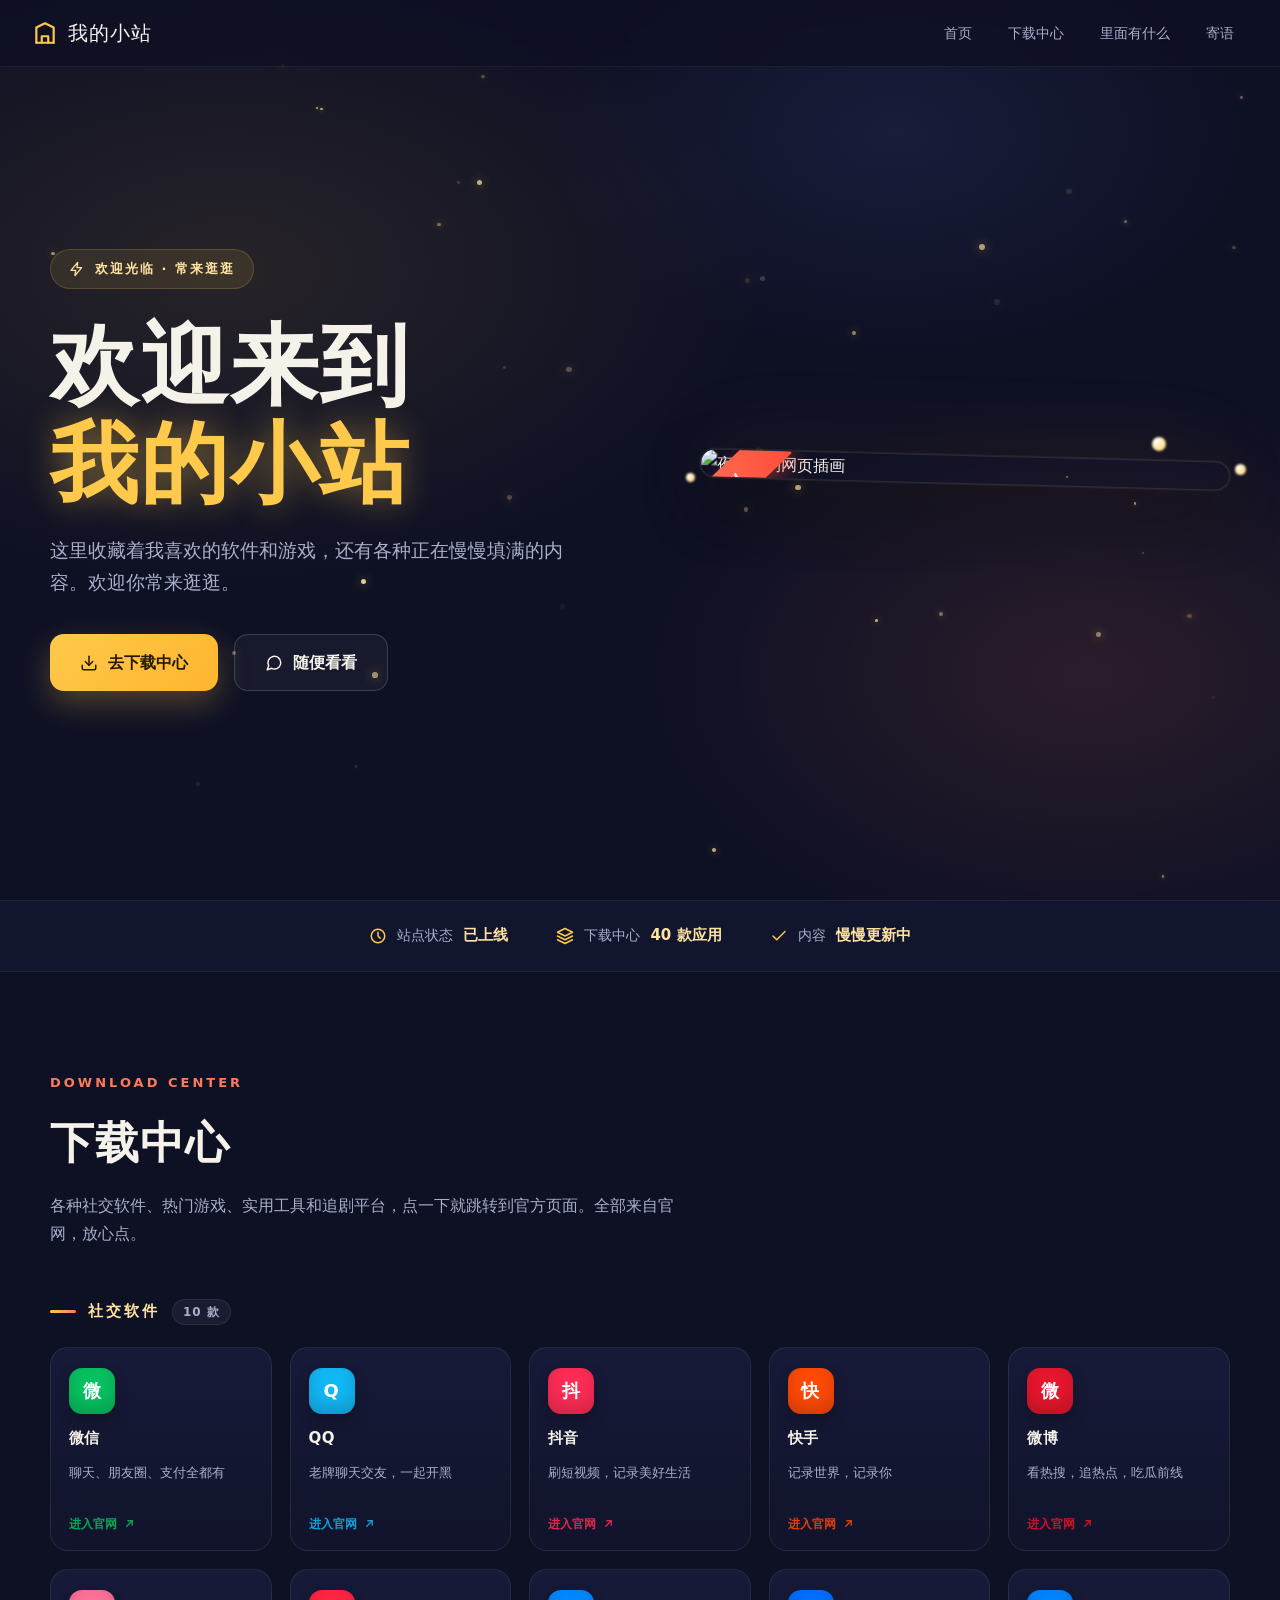
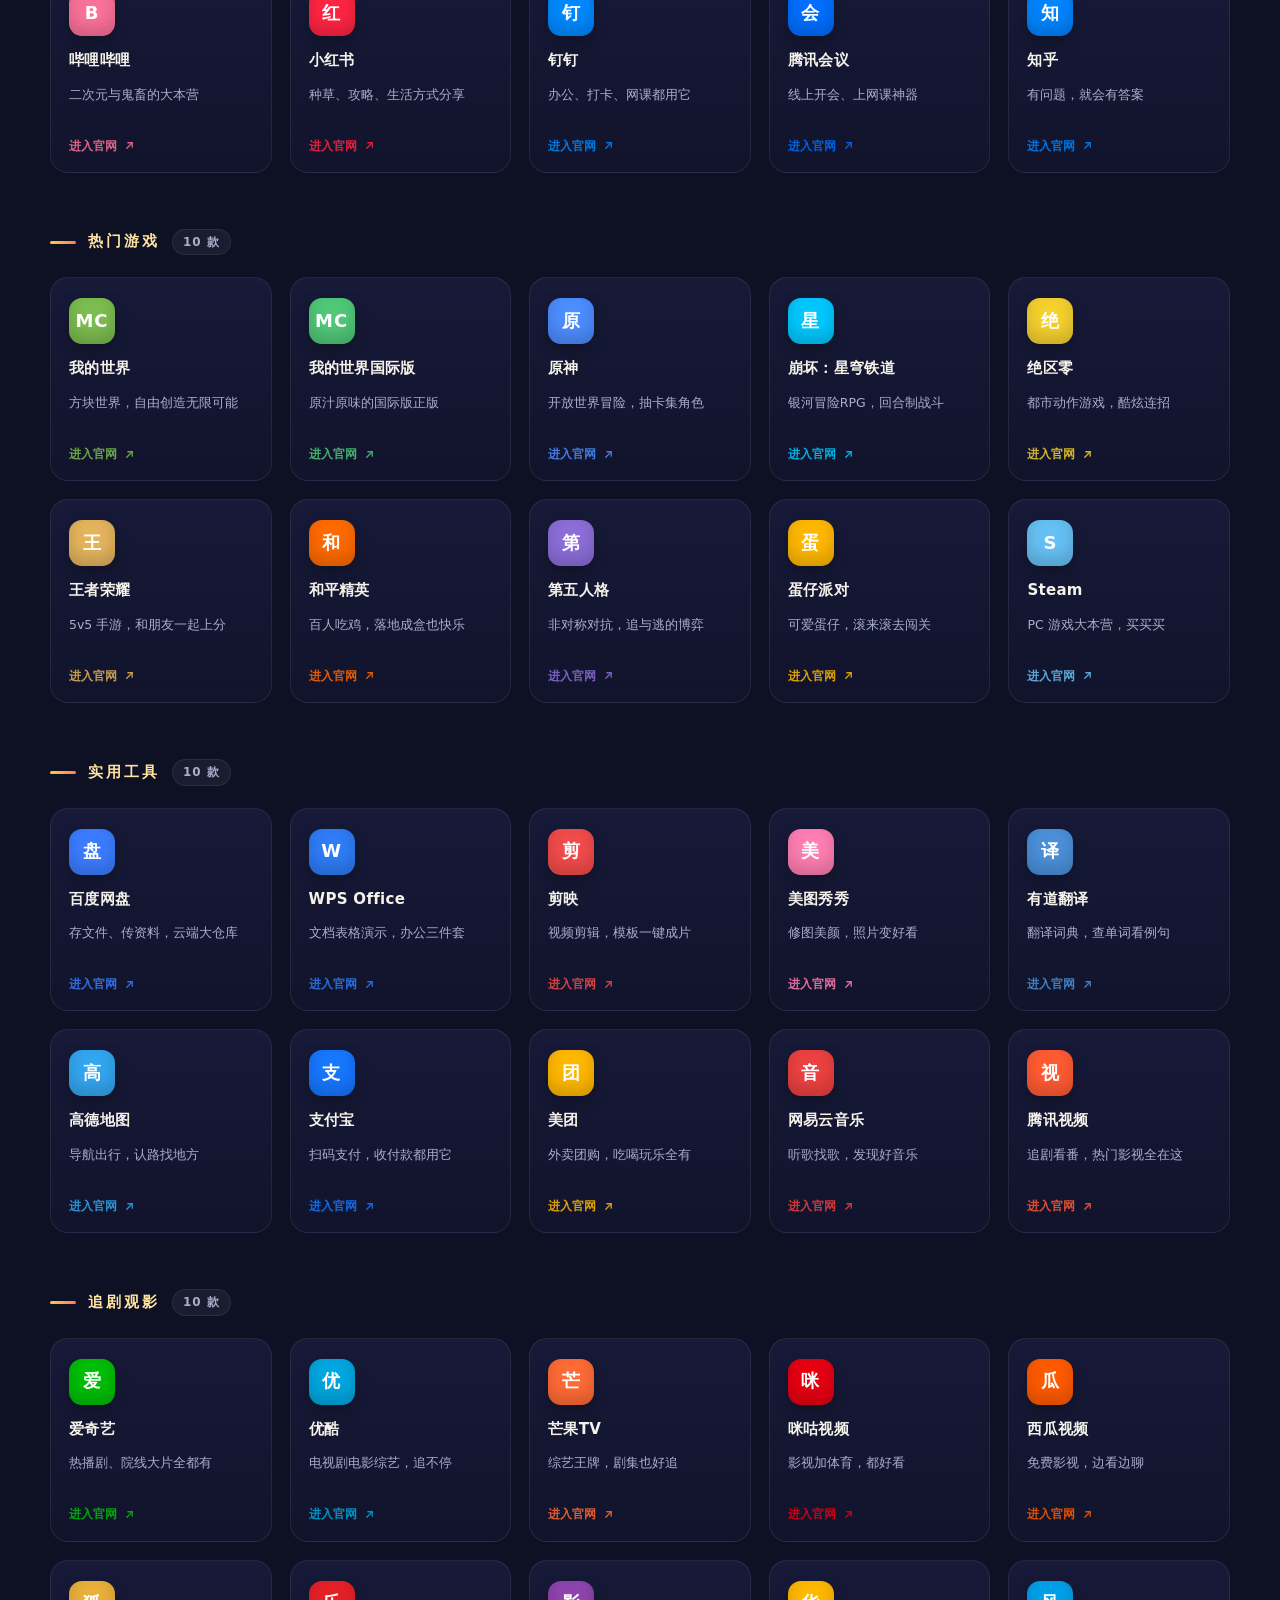
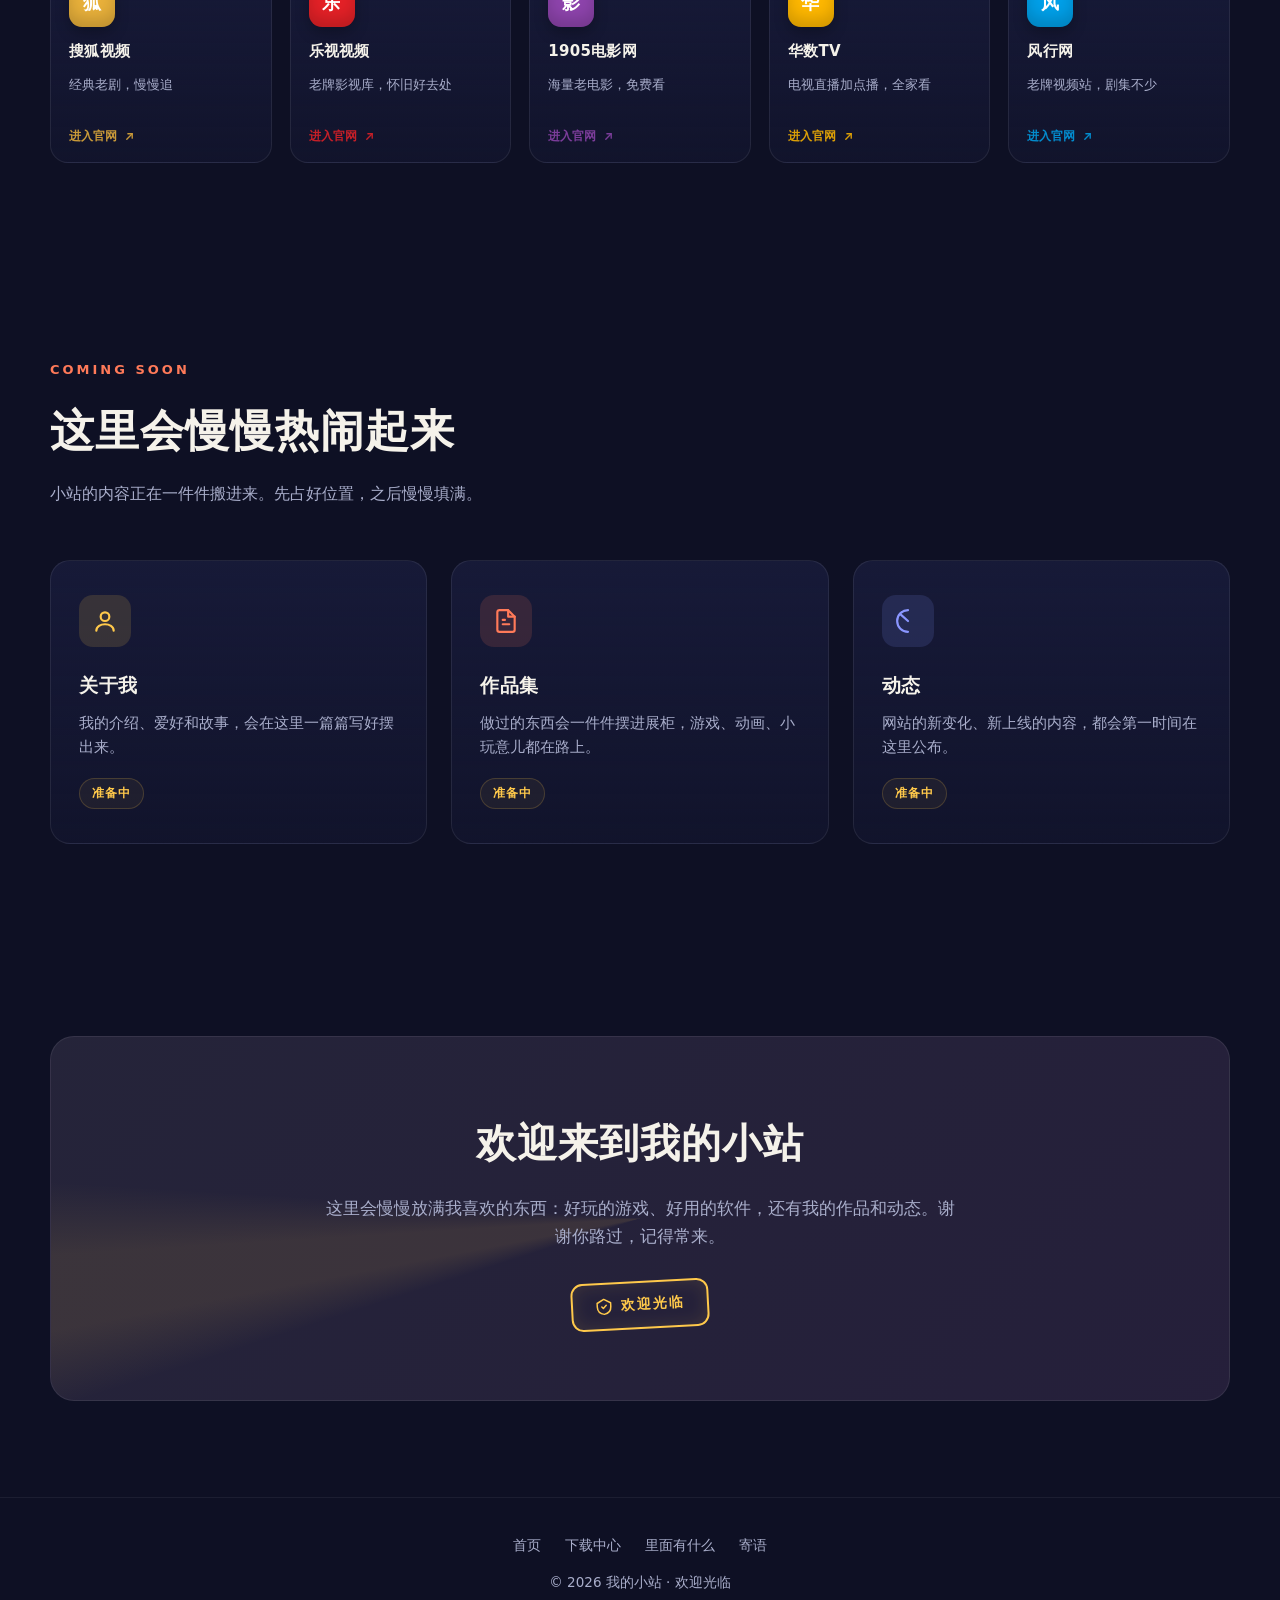
==== commit 0d843bff: "Add movie & TV platforms category" ====
--- a/index.html
+++ b/index.html
@@ -84,7 +84,7 @@
         <path d="M12 2 2 7l10 5 10-5-10-5z"></path>
         <path d="m2 17 10 5 10-5"></path><path d="m2 12 10 5 10-5"></path>
       </svg>
-      下载中心 <strong>30 款应用</strong>
+      下载中心 <strong>40 款应用</strong>
     </span>
     <span class="ribbon-item">
       <svg viewBox="0 0 24 24" fill="none" stroke="currentColor" stroke-width="2" stroke-linecap="round" stroke-linejoin="round" aria-hidden="true">
@@ -101,7 +101,7 @@
     <div class="sec-head reveal">
       <span class="sec-kicker">Download Center</span>
       <h2>下载中心</h2>
-      <p>各种社交软件、热门游戏和实用工具，点一下就跳转到官方下载页面。全部来自官网，放心点。</p>
+      <p>各种社交软件、热门游戏、实用工具和追剧平台，点一下就跳转到官方页面。全部来自官网，放心点。</p>
     </div>
     <div class="dl-groups">
       <div class="reveal">
@@ -115,6 +115,10 @@
       <div class="reveal">
         <div class="dl-group-title">实用工具<span class="count" id="tool-count"></span></div>
         <div class="dl-grid" id="tool-grid"></div>
+      </div>
+      <div class="reveal">
+        <div class="dl-group-title">追剧观影<span class="count" id="video-count"></span></div>
+        <div class="dl-grid" id="video-grid"></div>
       </div>
     </div>
   </div>
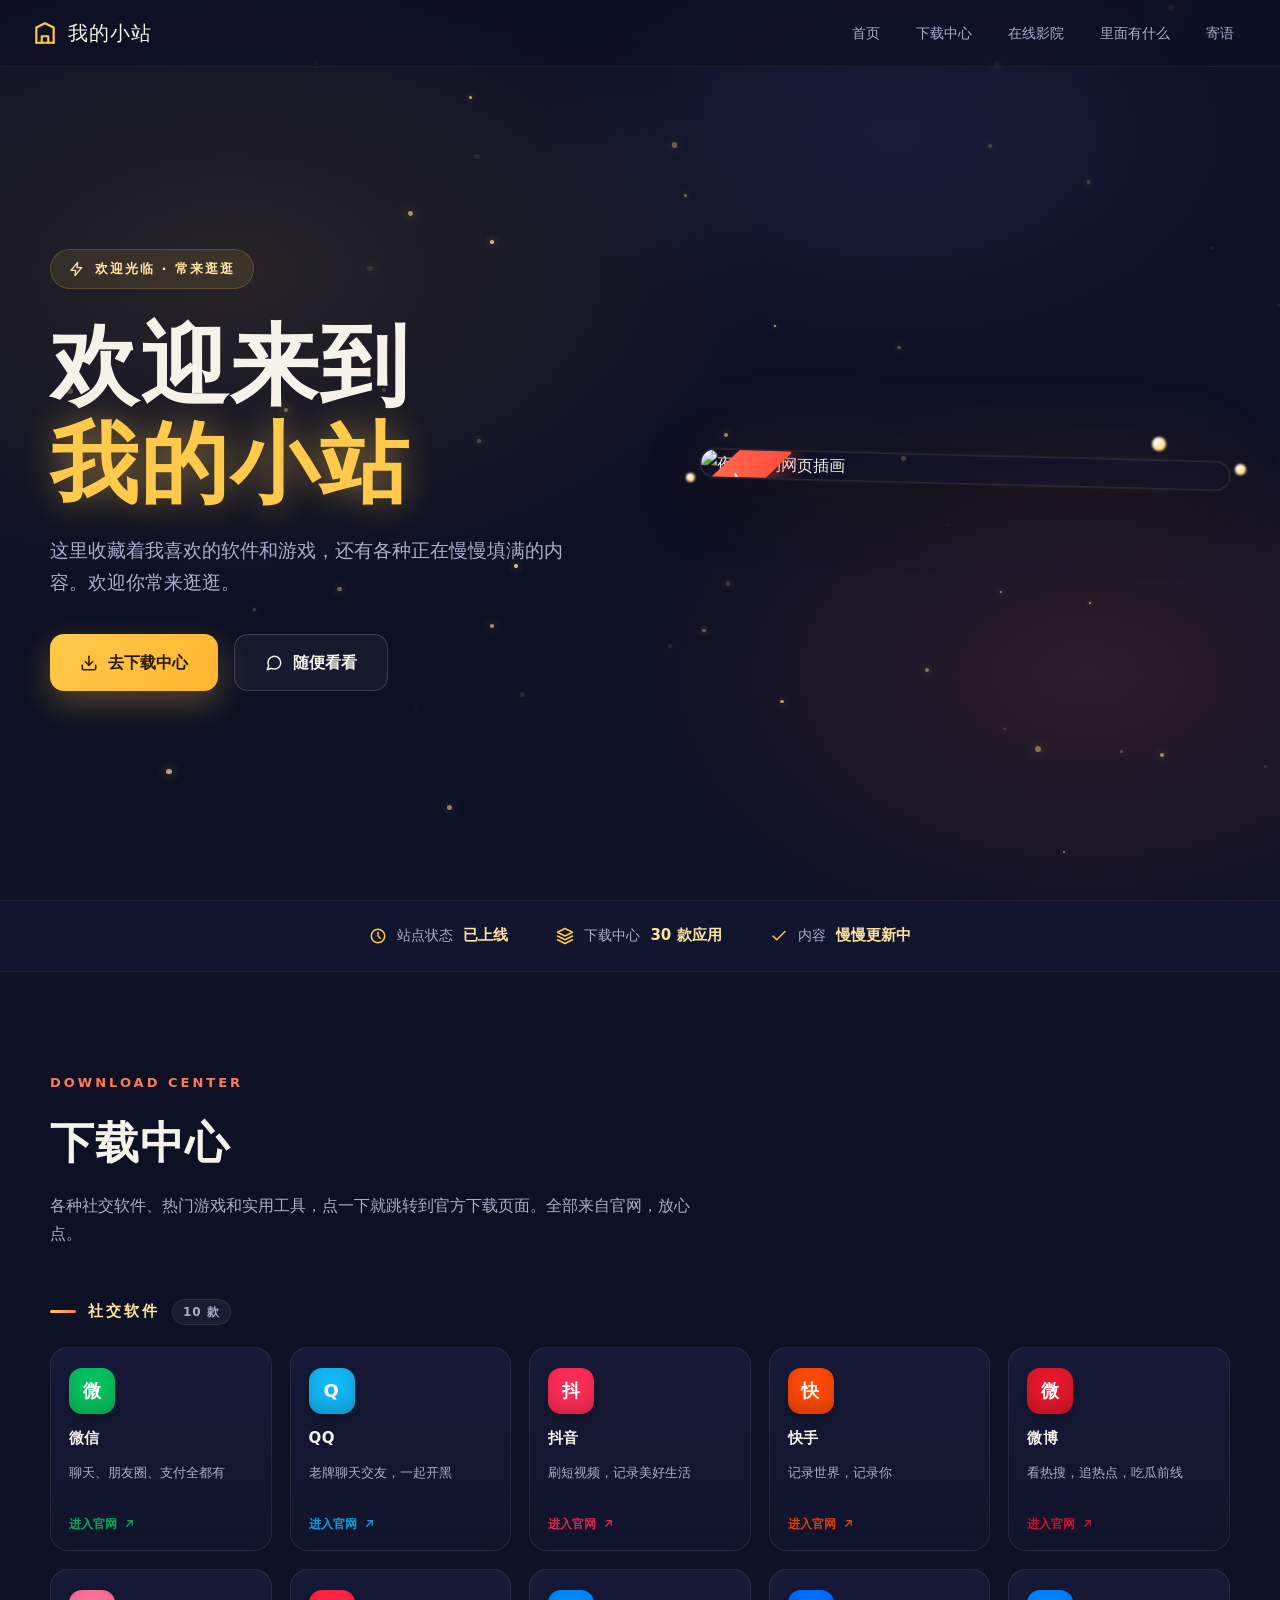
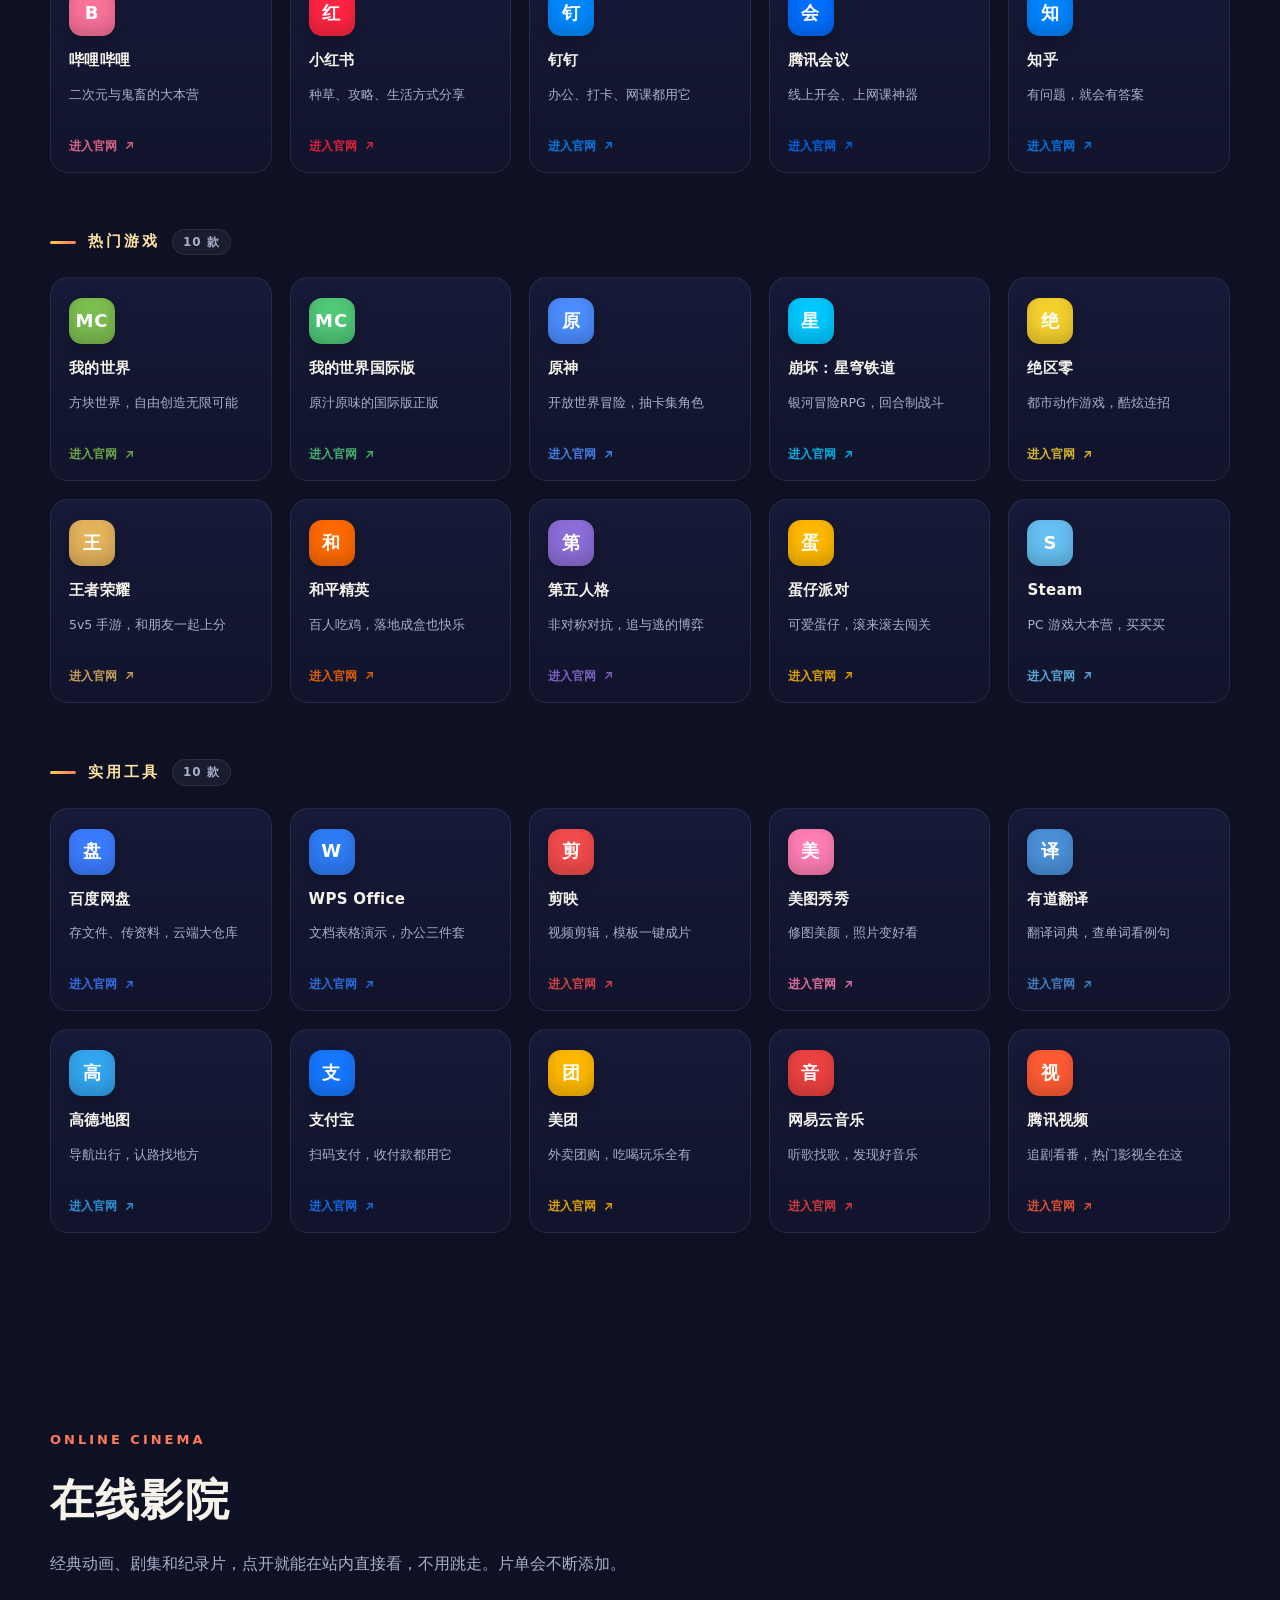
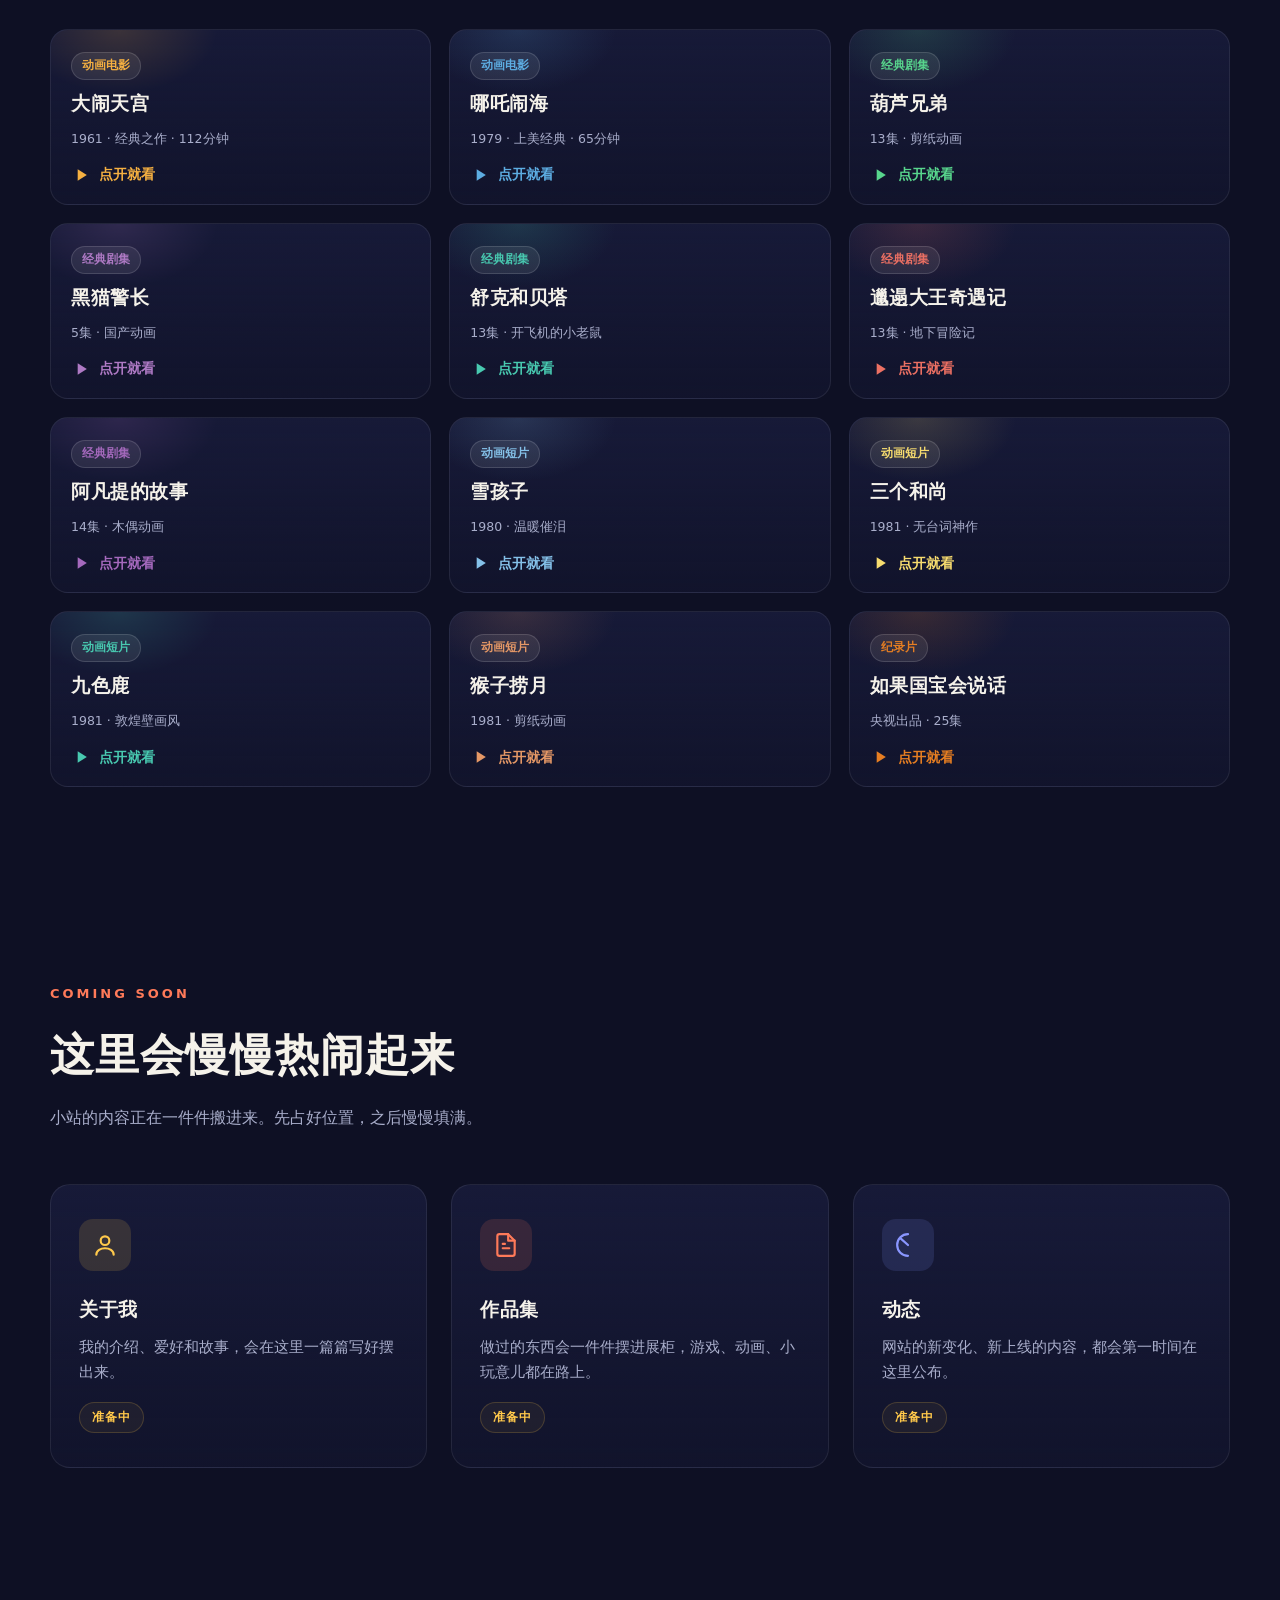
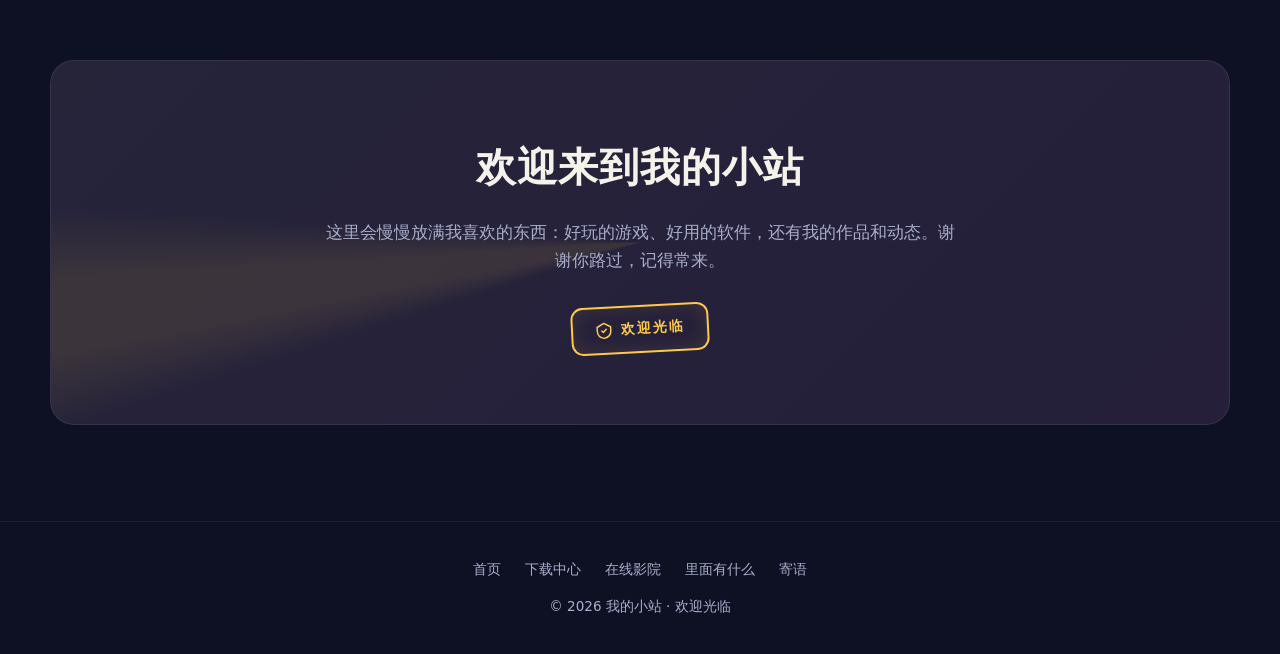
==== commit d8ecb2a2: "Add online cinema with 12 movies" ====
--- a/index.html
+++ b/index.html
@@ -24,6 +24,7 @@
   <ul class="nav-links">
     <li><a href="#welcome">首页</a></li>
     <li><a href="#download">下载中心</a></li>
+    <li><a href="#cinema">在线影院</a></li>
     <li><a href="#inside">里面有什么</a></li>
     <li><a href="#note">寄语</a></li>
   </ul>
@@ -84,7 +85,7 @@
         <path d="M12 2 2 7l10 5 10-5-10-5z"></path>
         <path d="m2 17 10 5 10-5"></path><path d="m2 12 10 5 10-5"></path>
       </svg>
-      下载中心 <strong>40 款应用</strong>
+      下载中心 <strong>30 款应用</strong>
     </span>
     <span class="ribbon-item">
       <svg viewBox="0 0 24 24" fill="none" stroke="currentColor" stroke-width="2" stroke-linecap="round" stroke-linejoin="round" aria-hidden="true">
@@ -101,7 +102,7 @@
     <div class="sec-head reveal">
       <span class="sec-kicker">Download Center</span>
       <h2>下载中心</h2>
-      <p>各种社交软件、热门游戏、实用工具和追剧平台，点一下就跳转到官方页面。全部来自官网，放心点。</p>
+      <p>各种社交软件、热门游戏和实用工具，点一下就跳转到官方下载页面。全部来自官网，放心点。</p>
     </div>
     <div class="dl-groups">
       <div class="reveal">
@@ -116,11 +117,19 @@
         <div class="dl-group-title">实用工具<span class="count" id="tool-count"></span></div>
         <div class="dl-grid" id="tool-grid"></div>
       </div>
-      <div class="reveal">
-        <div class="dl-group-title">追剧观影<span class="count" id="video-count"></span></div>
-        <div class="dl-grid" id="video-grid"></div>
-      </div>
-    </div>
+    </div>
+  </div>
+</section>
+
+<!-- ===== 在线影院 ===== -->
+<section class="section" id="cinema">
+  <div class="section-inner">
+    <div class="sec-head reveal">
+      <span class="sec-kicker">Online Cinema</span>
+      <h2>在线影院</h2>
+      <p>经典动画、剧集和纪录片，点开就能在站内直接看，不用跳走。片单会不断添加。</p>
+    </div>
+    <div class="movie-grid" id="movie-grid"></div>
   </div>
 </section>
 
@@ -192,12 +201,26 @@
   <ul class="foot-links">
     <li><a href="#welcome">首页</a></li>
     <li><a href="#download">下载中心</a></li>
+    <li><a href="#cinema">在线影院</a></li>
     <li><a href="#inside">里面有什么</a></li>
     <li><a href="#note">寄语</a></li>
   </ul>
   <p>© 2026 我的小站 · 欢迎光临</p>
 </footer>
 
+<!-- ===== 播放器弹层 ===== -->
+<div class="player-mask" id="player-mask" hidden>
+  <div class="player-box">
+    <div class="player-bar">
+      <span class="player-title" id="player-title"></span>
+      <button type="button" class="player-close" id="player-close" aria-label="关闭播放器">✕</button>
+    </div>
+    <div class="player-frame">
+      <iframe id="player-iframe" src="" allow="autoplay; fullscreen; encrypted-media" allowfullscreen scrolling="no" frameborder="0"></iframe>
+    </div>
+  </div>
+</div>
+
 <script src="script.js"></script>
 </body>
 </html>
--- a/style.css
+++ b/style.css
@@ -343,3 +343,92 @@
   html{scroll-behavior:auto;}
   .reveal{opacity:1;transform:none;}
 }
+
+/* ===== 在线影院 ===== */
+.movie-grid{
+  display:grid;grid-template-columns:repeat(3,1fr);gap:18px;margin-top:30px;
+}
+.movie-card{
+  position:relative;overflow:hidden;
+  display:flex;flex-direction:column;gap:8px;
+  padding:22px 20px 18px;
+  border-radius:18px;text-align:left;cursor:pointer;
+  background:linear-gradient(180deg,var(--bg-1),rgba(23,26,56,.4));
+  border:1px solid rgba(255,255,255,.08);
+  color:var(--text);
+  transition:transform .22s,border-color .22s,box-shadow .22s;
+  font:inherit;
+}
+.movie-card::before{
+  content:"";position:absolute;inset:0;
+  background:radial-gradient(140px 90px at 18% 0%,var(--movie-color),transparent 70%);
+  opacity:.16;transition:opacity .22s;pointer-events:none;
+}
+.movie-card::after{
+  content:"";position:absolute;top:0;left:0;right:0;height:3px;
+  background:var(--movie-color);opacity:0;transition:opacity .22s;
+}
+.movie-card:hover{
+  transform:translateY(-5px);
+  border-color:var(--line);
+  box-shadow:0 18px 40px rgba(0,0,0,.4);
+}
+.movie-card:hover::before{opacity:.3;}
+.movie-card:hover::after{opacity:1;}
+.movie-tag{
+  align-self:flex-start;
+  font-size:11.5px;font-weight:700;
+  padding:3px 10px;border-radius:999px;
+  background:rgba(255,255,255,.08);
+  border:1px solid rgba(255,255,255,.14);
+  color:var(--movie-color);
+}
+.movie-name{font-size:19px;font-weight:900;letter-spacing:.5px;font-family:"ZCOOL KuaiLe","Noto Sans SC",sans-serif;}
+.movie-info{font-size:12.5px;color:var(--text-dim);}
+.movie-play{
+  display:inline-flex;align-items:center;gap:8px;
+  margin-top:6px;font-size:13.5px;font-weight:700;color:var(--movie-color);
+}
+.movie-play svg{width:20px;height:20px;}
+
+/* ===== 播放器弹层 ===== */
+.player-mask{
+  position:fixed;inset:0;z-index:999;
+  display:flex;align-items:center;justify-content:center;
+  padding:24px;
+  background:rgba(4,6,16,.9);
+  backdrop-filter:blur(6px);
+}
+.player-mask[hidden]{display:none;}
+.player-box{
+  width:min(960px,100%);
+  background:#0a0f1e;
+  border:1px solid rgba(255,255,255,.14);
+  border-radius:16px;overflow:hidden;
+  box-shadow:0 24px 80px rgba(0,0,0,.55);
+}
+.player-bar{
+  display:flex;align-items:center;justify-content:space-between;
+  padding:12px 18px;
+  background:rgba(255,255,255,.05);
+}
+.player-title{font-size:15px;font-weight:800;letter-spacing:.3px;}
+.player-close{
+  width:34px;height:34px;border-radius:10px;
+  border:1px solid rgba(255,255,255,.16);
+  background:rgba(255,255,255,.06);color:#fff;
+  font-size:15px;line-height:1;cursor:pointer;
+  transition:background .2s,border-color .2s;
+}
+.player-close:hover{background:rgba(255,80,80,.25);border-color:rgba(255,80,80,.5);}
+.player-frame{position:relative;aspect-ratio:16/9;background:#000;}
+.player-frame iframe{position:absolute;inset:0;width:100%;height:100%;border:0;}
+
+@media (max-width:900px){
+  .movie-grid{grid-template-columns:repeat(2,1fr);}
+}
+@media (max-width:600px){
+  .movie-grid{grid-template-columns:1fr;}
+  .player-mask{padding:12px;}
+  .player-box{border-radius:12px;}
+}
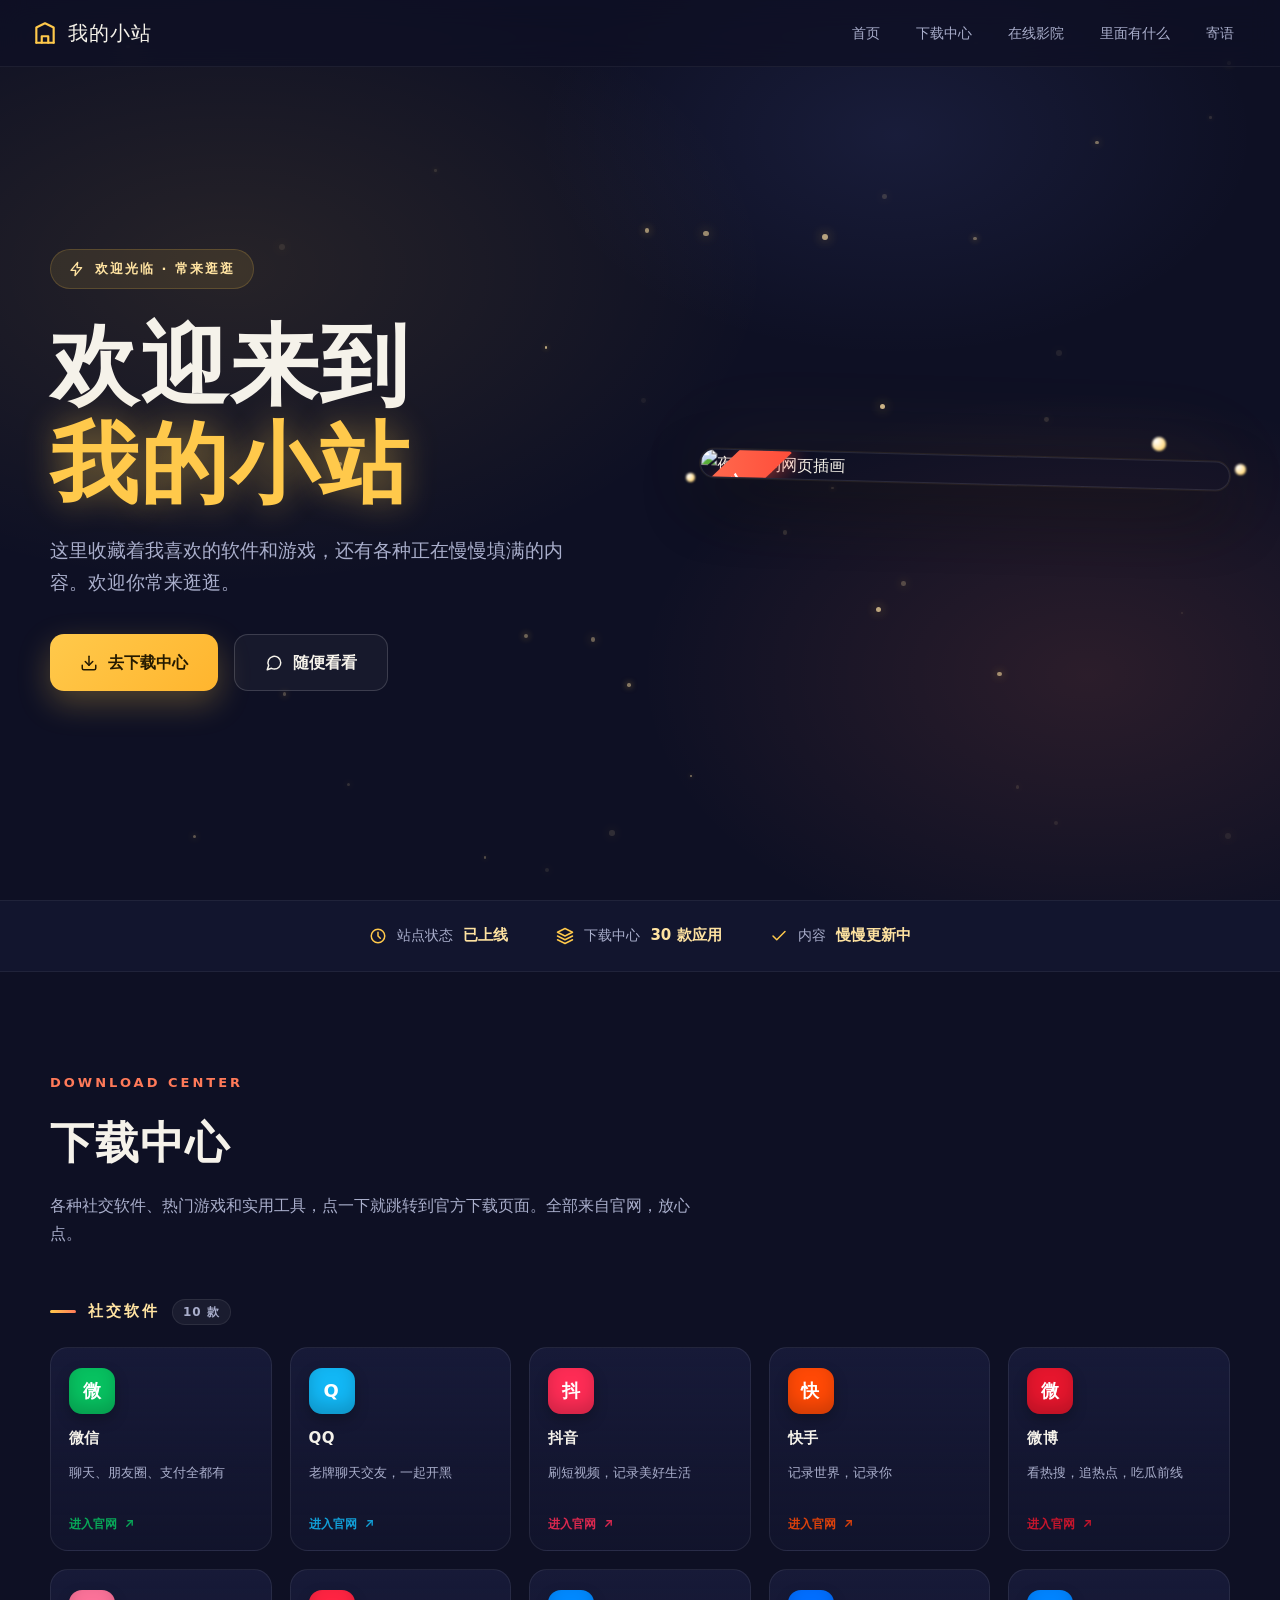
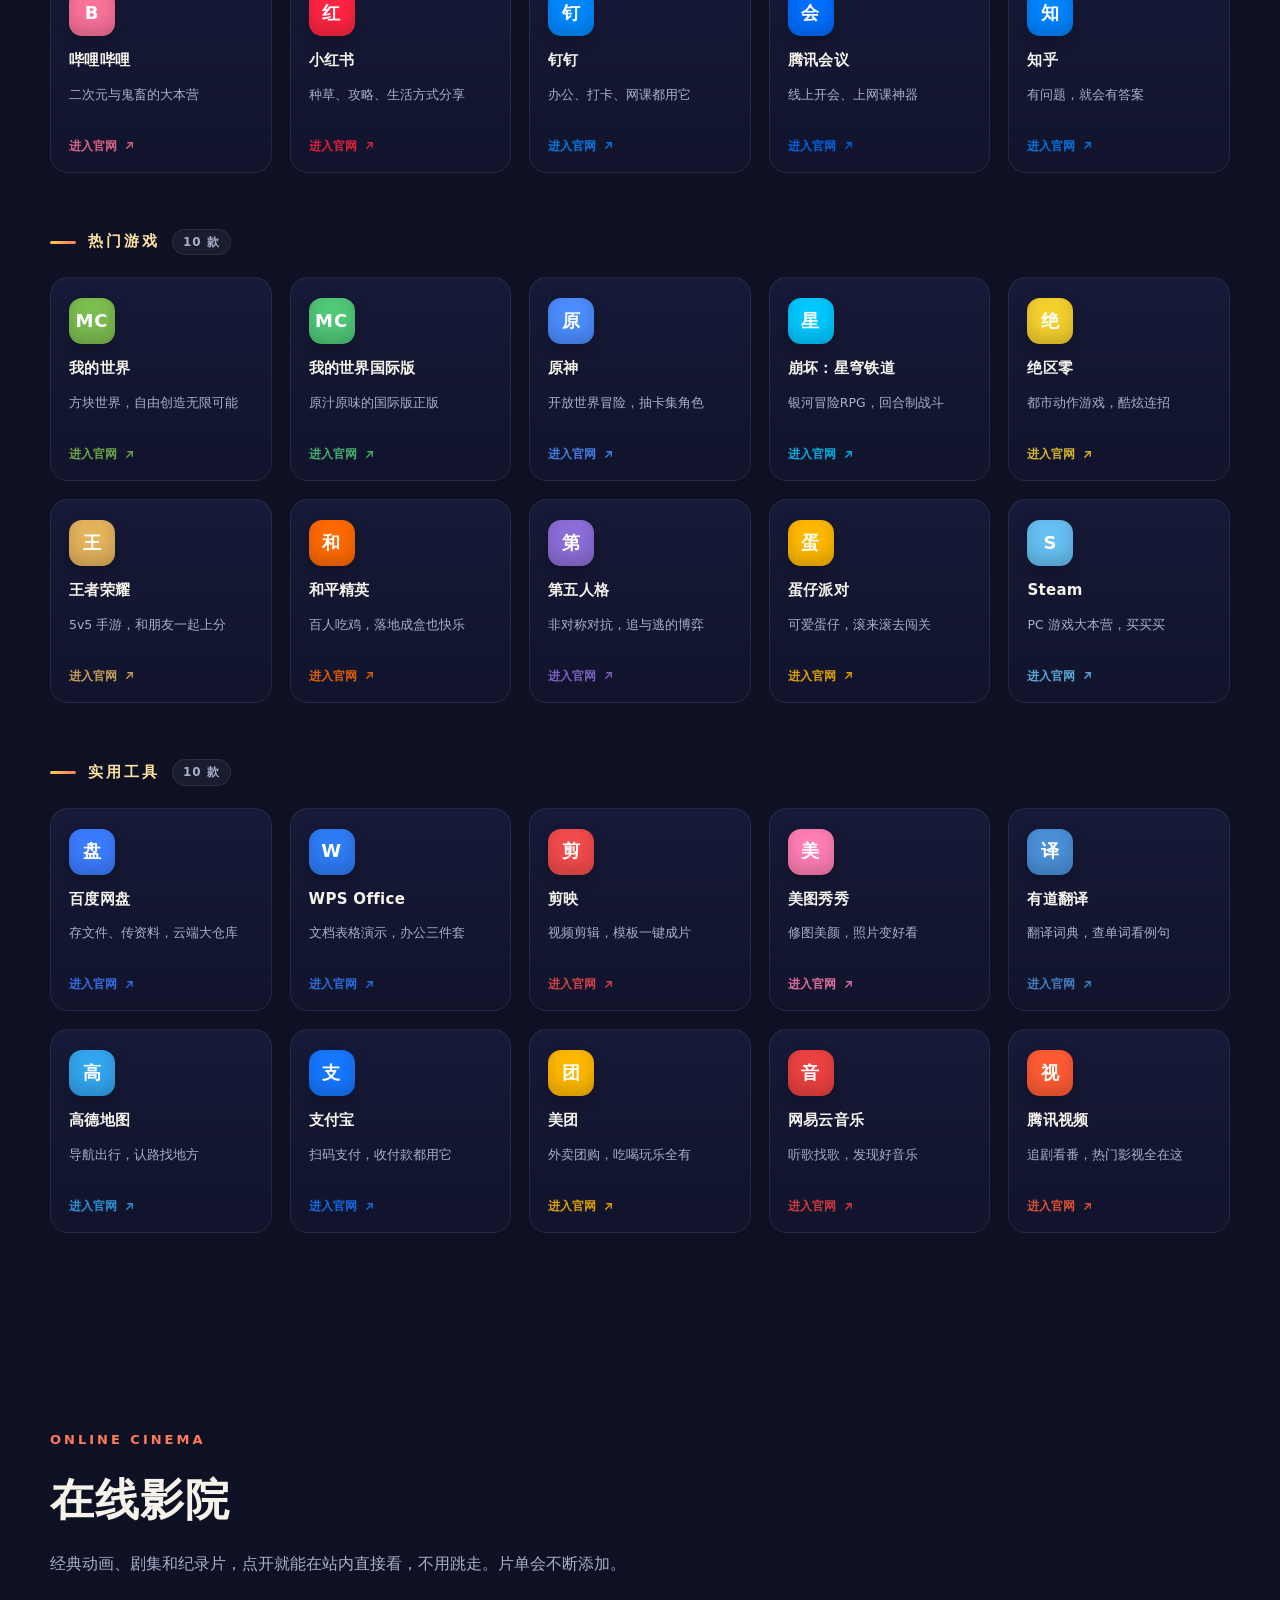
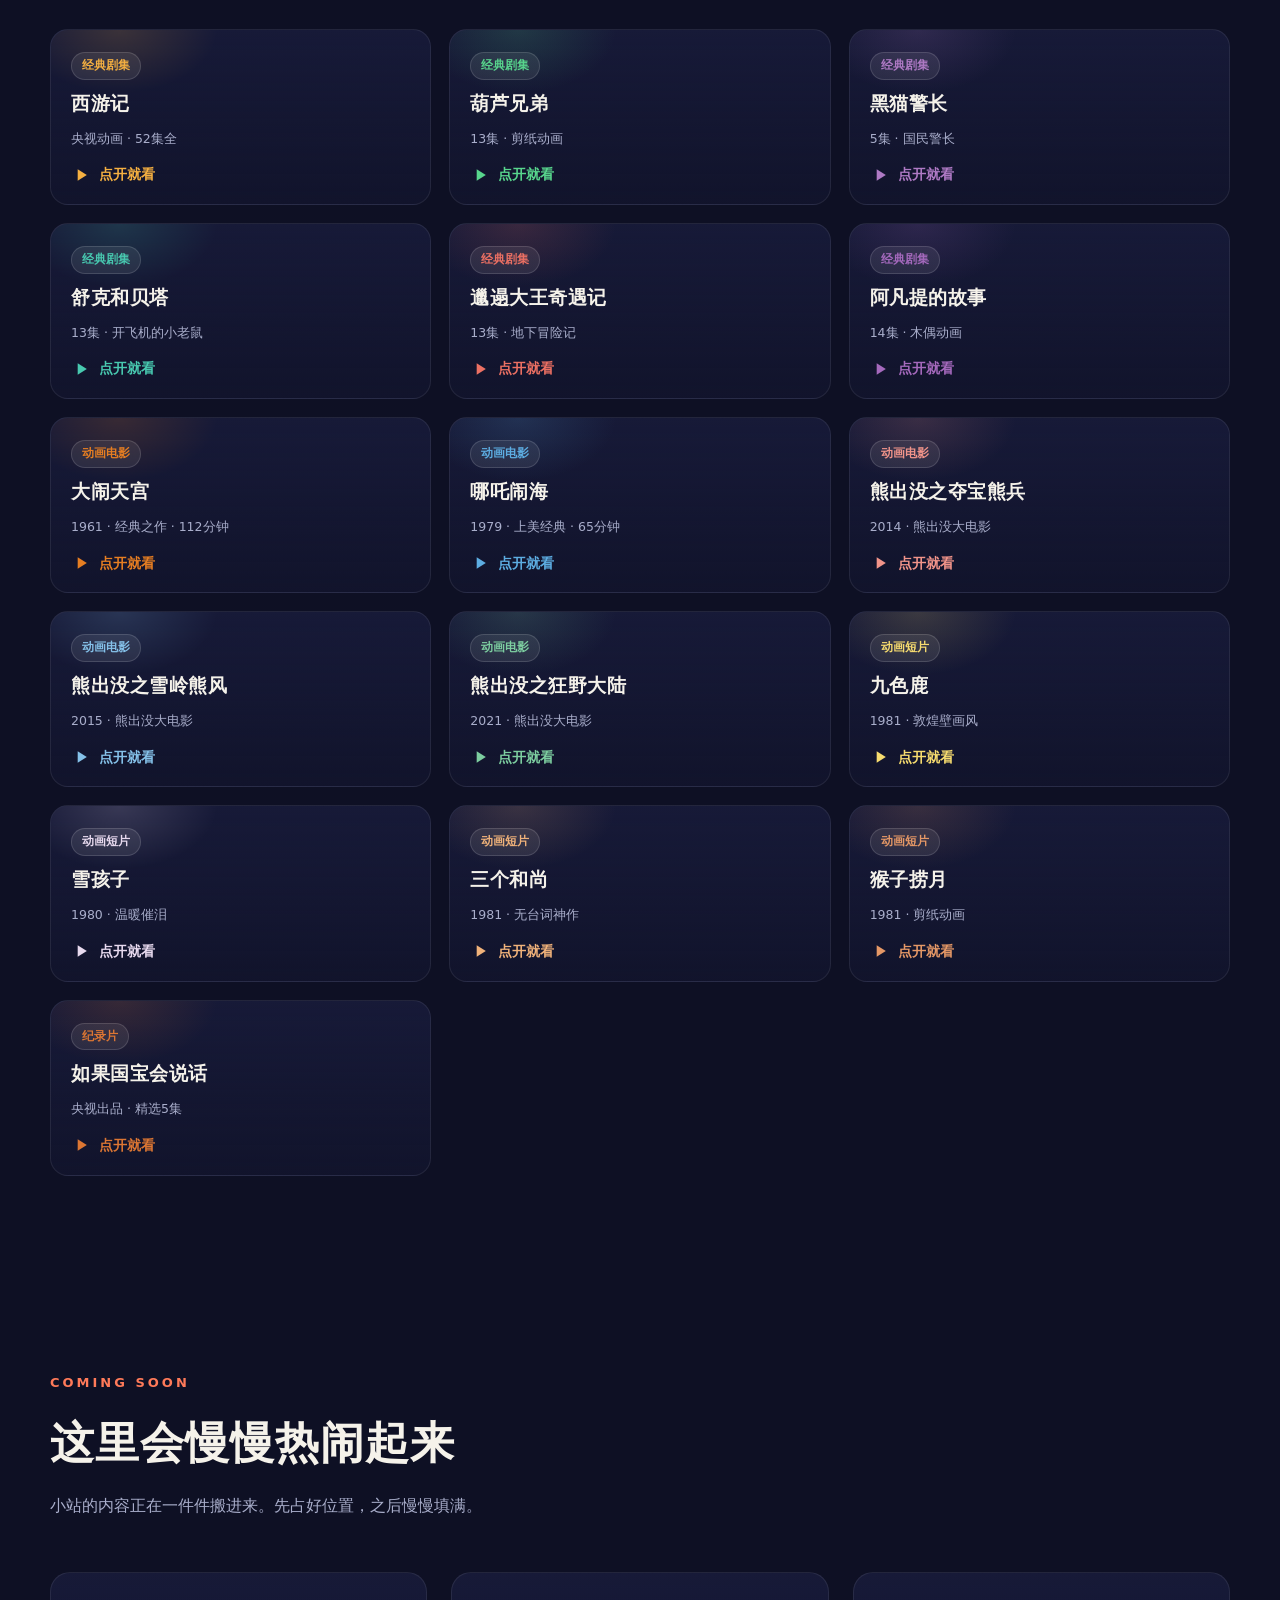
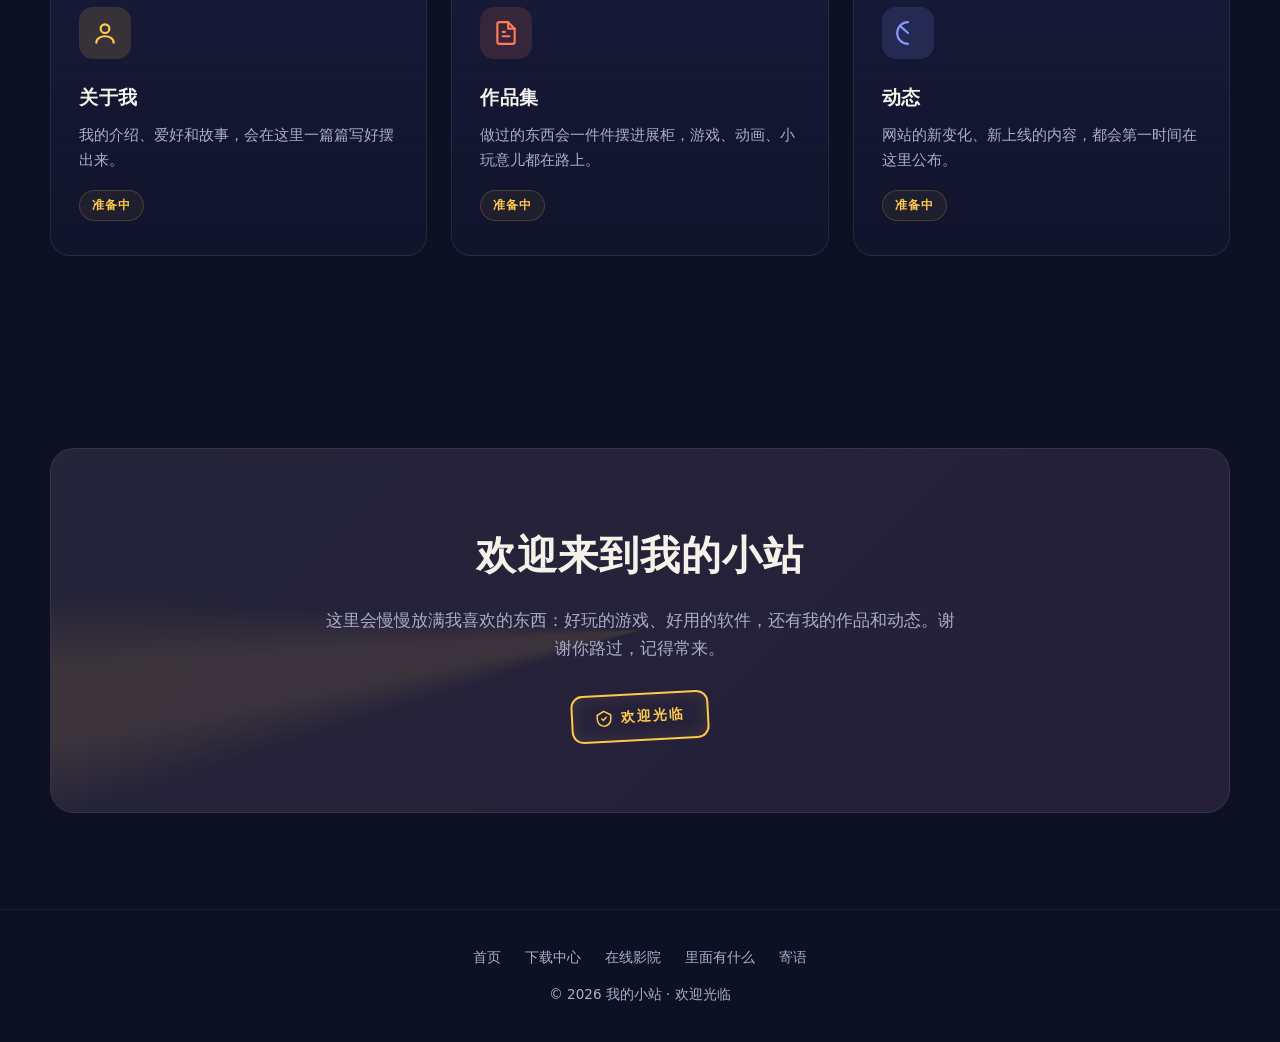
==== commit ed79b12d: "Add files via upload" ====
--- a/index.html
+++ b/index.html
@@ -215,6 +215,9 @@
       <span class="player-title" id="player-title"></span>
       <button type="button" class="player-close" id="player-close" aria-label="关闭播放器">✕</button>
     </div>
+    <div class="ep-bar" id="ep-bar" hidden>
+      <div class="ep-list" id="ep-list"></div>
+    </div>
     <div class="player-frame">
       <iframe id="player-iframe" src="" allow="autoplay; fullscreen; encrypted-media" allowfullscreen scrolling="no" frameborder="0"></iframe>
     </div>
--- a/style.css
+++ b/style.css
@@ -421,6 +421,32 @@
   transition:background .2s,border-color .2s;
 }
 .player-close:hover{background:rgba(255,80,80,.25);border-color:rgba(255,80,80,.5);}
+.ep-bar{
+  padding:8px 18px;
+  background:rgba(255,255,255,.04);
+  border-top:1px solid rgba(255,255,255,.06);
+}
+.ep-bar[hidden]{display:none;}
+.ep-list{
+  display:flex;gap:8px;overflow-x:auto;
+  padding:4px 2px 6px;
+  scrollbar-width:thin;scrollbar-color:rgba(255,255,255,.25) transparent;
+}
+.ep-list::-webkit-scrollbar{height:5px;}
+.ep-list::-webkit-scrollbar-thumb{background:rgba(255,255,255,.25);border-radius:99px;}
+.ep-btn{
+  flex:0 0 auto;min-width:46px;
+  padding:6px 10px;border-radius:9px;
+  border:1px solid rgba(255,255,255,.16);
+  background:rgba(255,255,255,.06);color:#dfe6f3;
+  font-size:12.5px;font-weight:600;cursor:pointer;
+  transition:background .2s,color .2s,border-color .2s,transform .15s;
+}
+.ep-btn:hover{background:rgba(255,255,255,.14);transform:translateY(-1px);}
+.ep-btn.active{
+  background:#f5b041;color:#141a2b;border-color:#f5b041;
+  font-weight:800;
+}
 .player-frame{position:relative;aspect-ratio:16/9;background:#000;}
 .player-frame iframe{position:absolute;inset:0;width:100%;height:100%;border:0;}
 
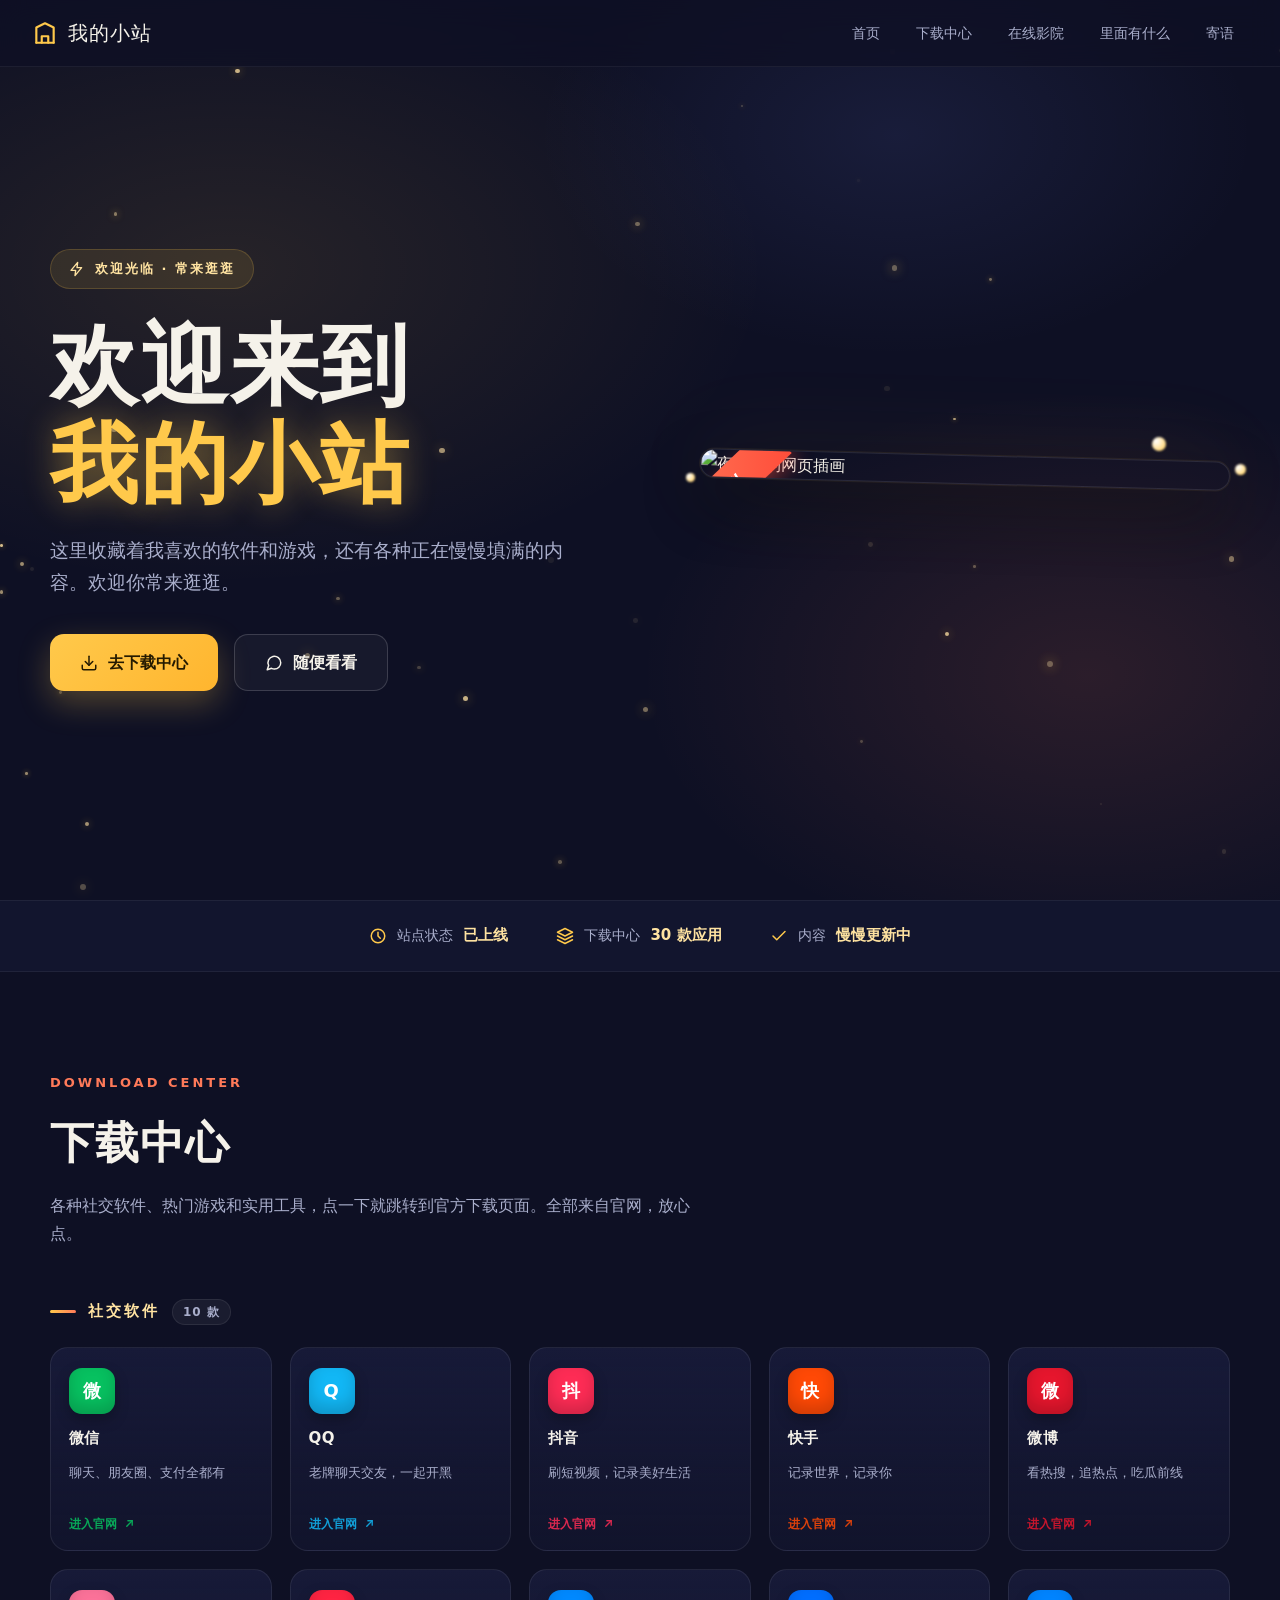
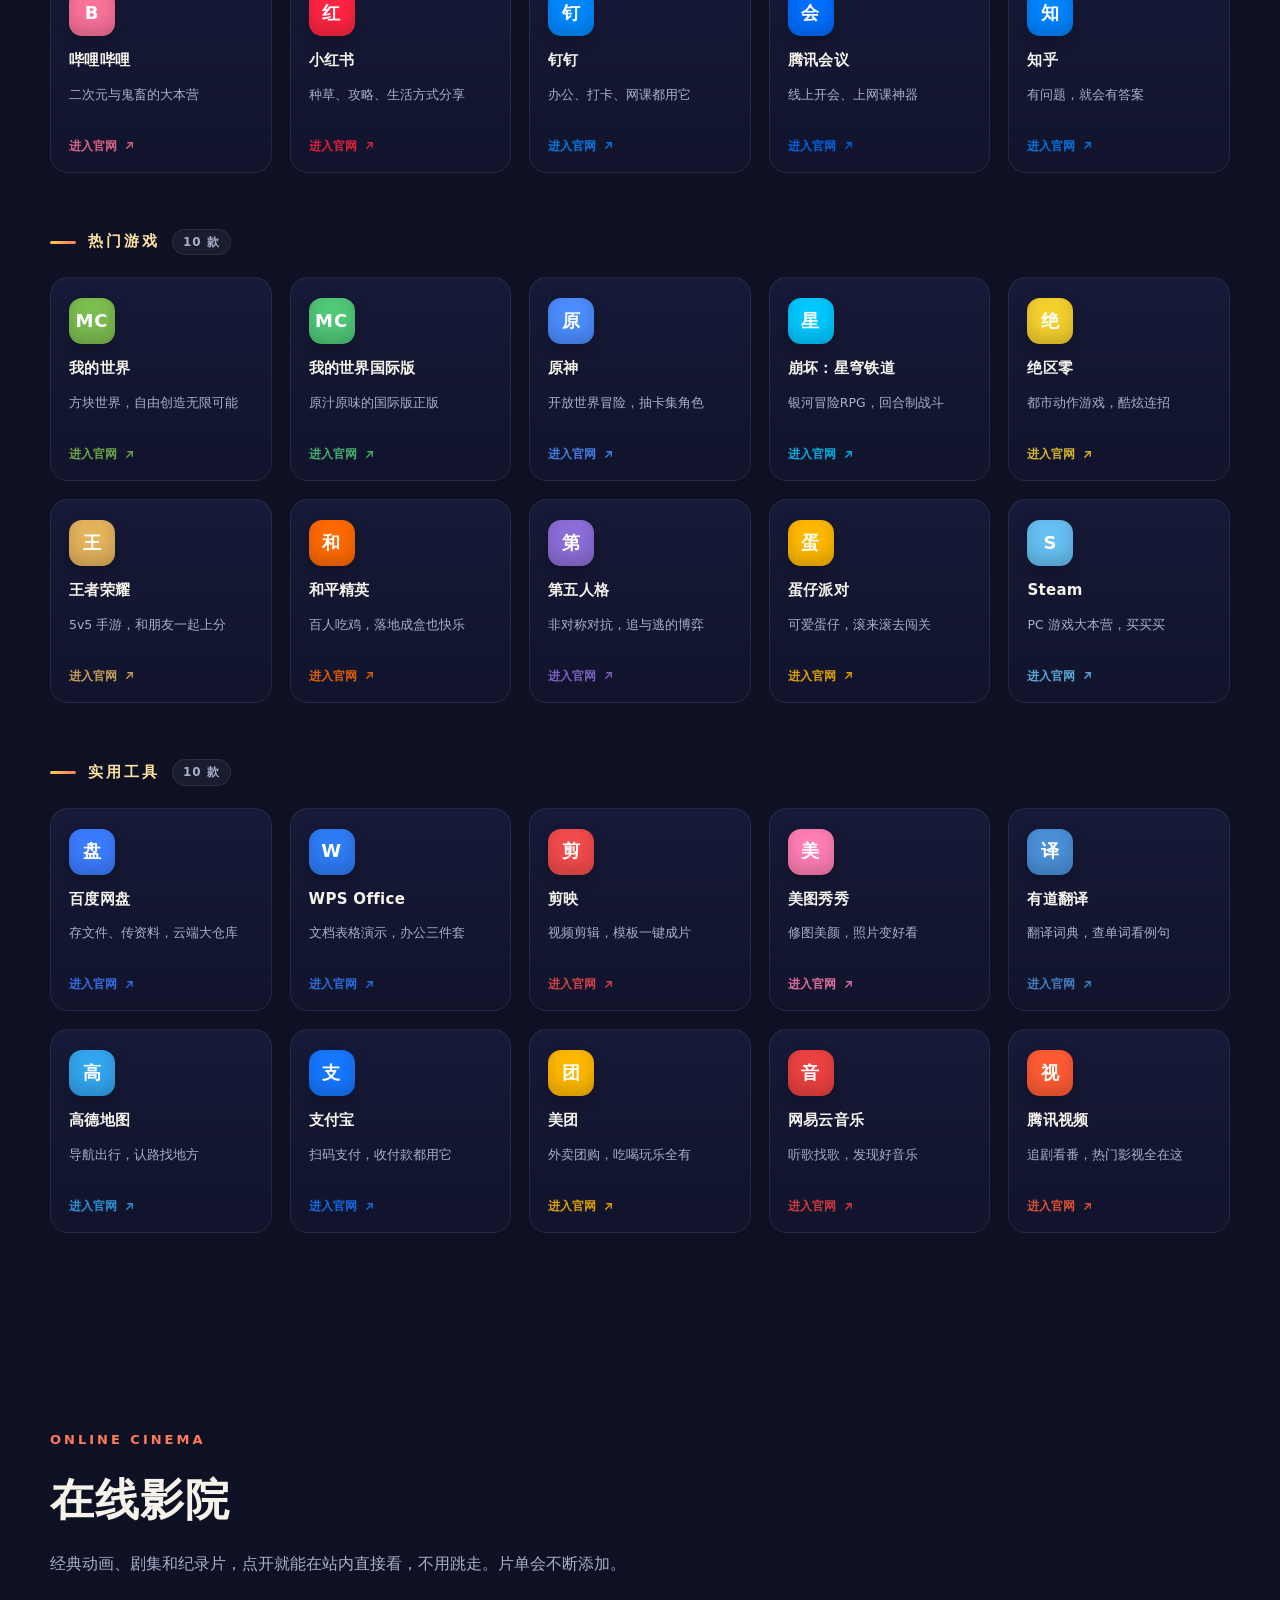
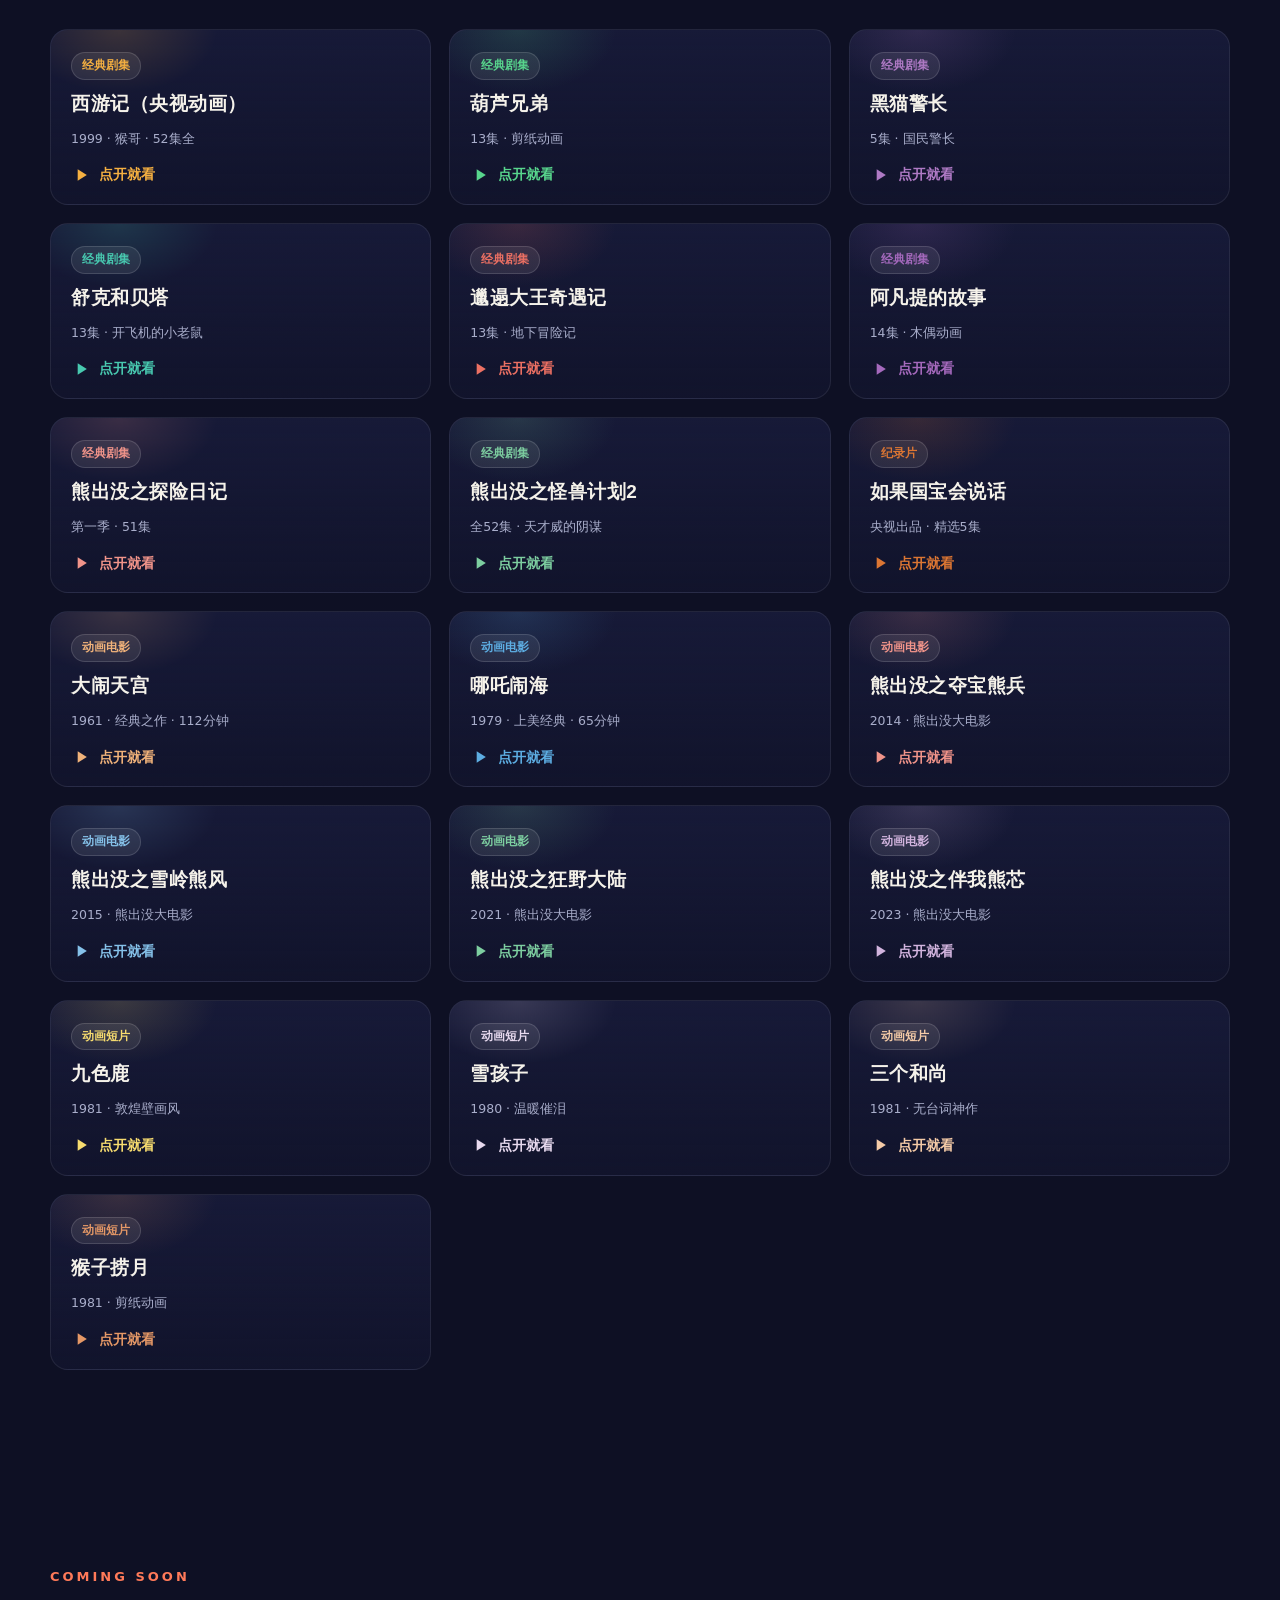
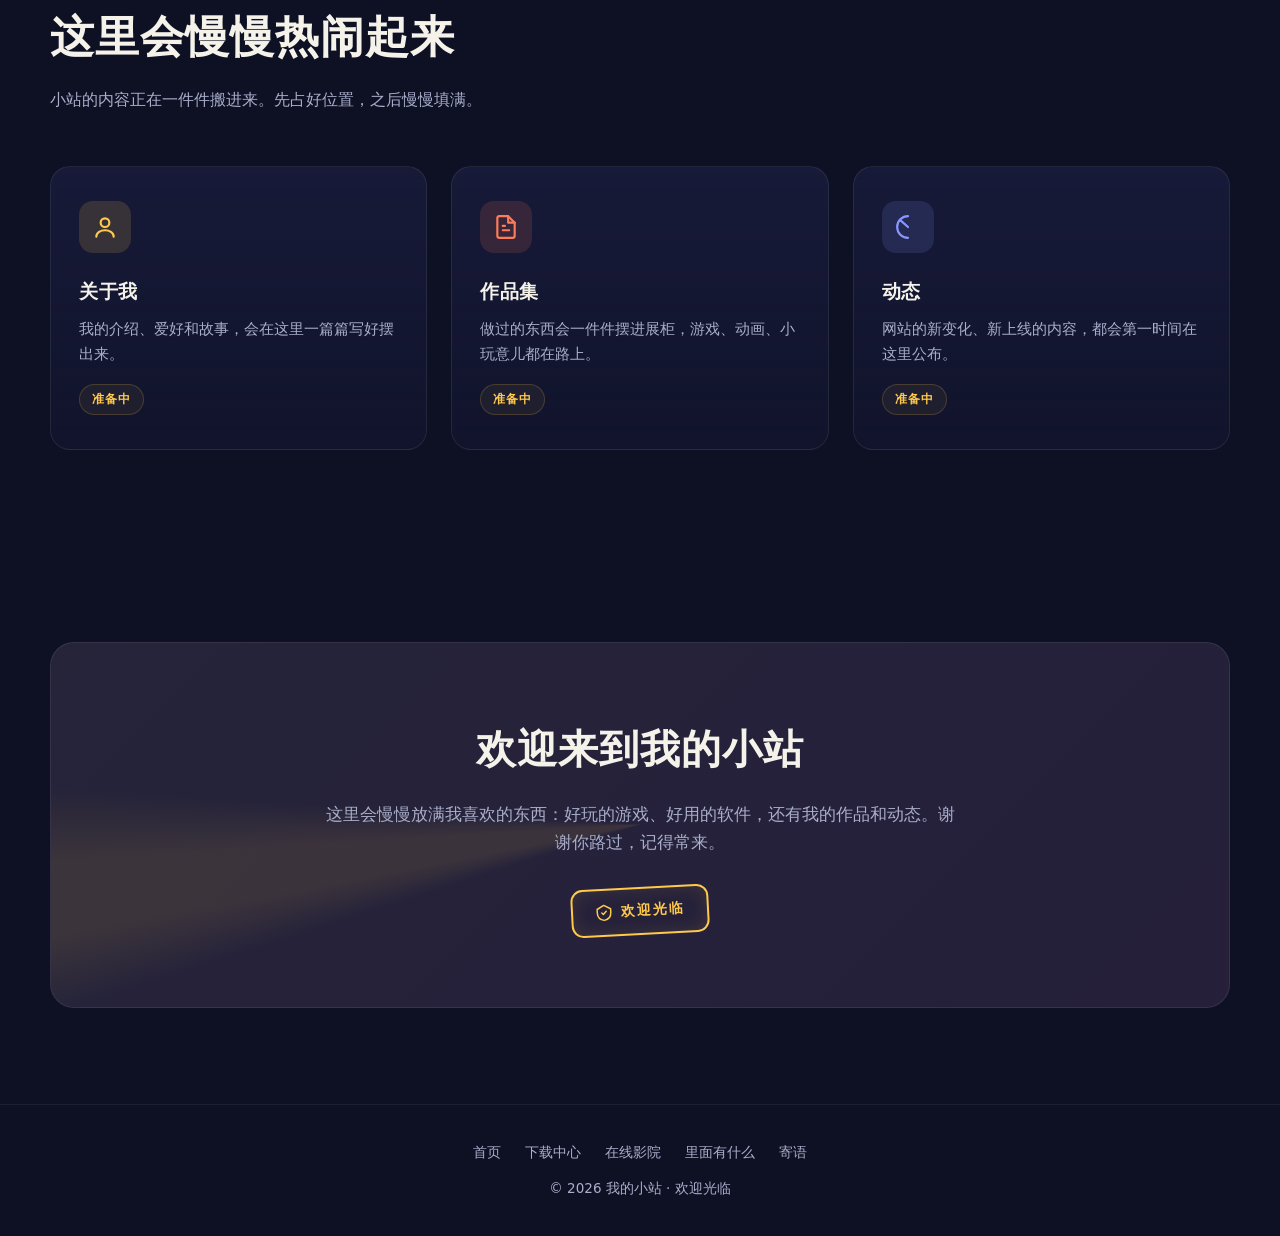
==== commit cbf3b644: "Add more movies with episode selector and fullscreen" ====
--- a/index.html
+++ b/index.html
@@ -213,13 +213,19 @@
   <div class="player-box">
     <div class="player-bar">
       <span class="player-title" id="player-title"></span>
-      <button type="button" class="player-close" id="player-close" aria-label="关闭播放器">✕</button>
+      <div class="player-actions">
+        <button type="button" class="player-fs" id="player-fs" aria-label="全屏播放">
+          <svg viewBox="0 0 24 24" fill="none" stroke="currentColor" stroke-width="2.4" stroke-linecap="round" stroke-linejoin="round" aria-hidden="true"><path d="M8 3H5a2 2 0 0 0-2 2v3"></path><path d="M16 3h3a2 2 0 0 1 2 2v3"></path><path d="M8 21H5a2 2 0 0 1-2-2v-3"></path><path d="M16 21h3a2 2 0 0 0 2-2v-3"></path></svg>
+        </button>
+        <button type="button" class="player-close" id="player-close" aria-label="关闭播放器">✕</button>
+      </div>
     </div>
     <div class="ep-bar" id="ep-bar" hidden>
       <div class="ep-list" id="ep-list"></div>
     </div>
     <div class="player-frame">
       <iframe id="player-iframe" src="" allow="autoplay; fullscreen; encrypted-media" allowfullscreen scrolling="no" frameborder="0"></iframe>
+      <div class="player-lock" aria-hidden="true"></div>
     </div>
   </div>
 </div>
--- a/style.css
+++ b/style.css
@@ -413,6 +413,16 @@
   background:rgba(255,255,255,.05);
 }
 .player-title{font-size:15px;font-weight:800;letter-spacing:.3px;}
+.player-actions{display:flex;align-items:center;gap:8px;}
+.player-fs{
+  width:34px;height:34px;border-radius:10px;
+  border:1px solid rgba(255,255,255,.16);
+  background:rgba(255,255,255,.06);color:#fff;
+  display:inline-flex;align-items:center;justify-content:center;
+  cursor:pointer;transition:background .2s,border-color .2s;
+}
+.player-fs svg{width:17px;height:17px;}
+.player-fs:hover{background:rgba(255,255,255,.14);border-color:rgba(255,255,255,.35);}
 .player-close{
   width:34px;height:34px;border-radius:10px;
   border:1px solid rgba(255,255,255,.16);
@@ -449,6 +459,14 @@
 }
 .player-frame{position:relative;aspect-ratio:16/9;background:#000;}
 .player-frame iframe{position:absolute;inset:0;width:100%;height:100%;border:0;}
+/* 覆盖播放器顶部标题/logo 区，禁止点击跳转 */
+.player-lock{
+  position:absolute;top:0;left:0;right:0;height:56px;
+  z-index:2;cursor:default;
+}
+.player-box:fullscreen{width:100vw;height:100vh;border-radius:0;}
+.player-box:fullscreen .player-frame{aspect-ratio:auto;height:100%;}
+.player-box:fullscreen .ep-list{max-width:100%;}
 
 @media (max-width:900px){
   .movie-grid{grid-template-columns:repeat(2,1fr);}
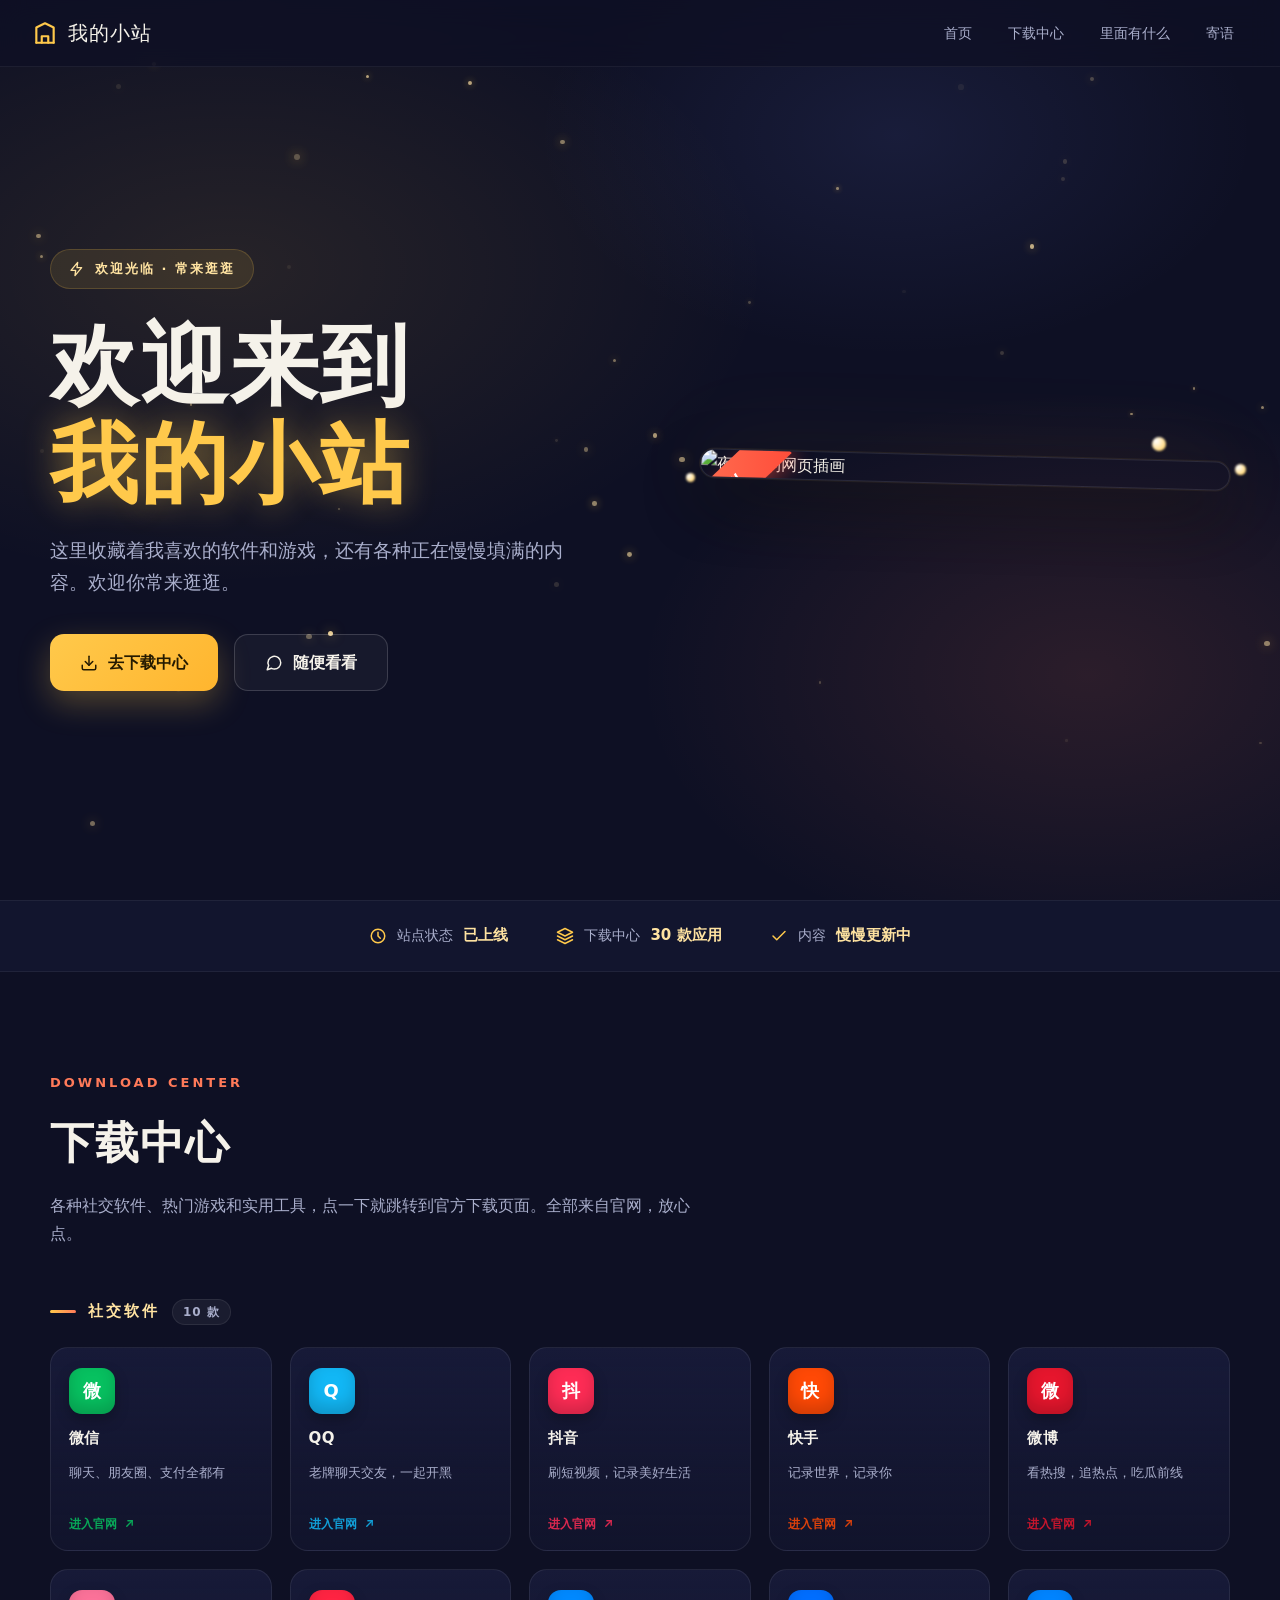
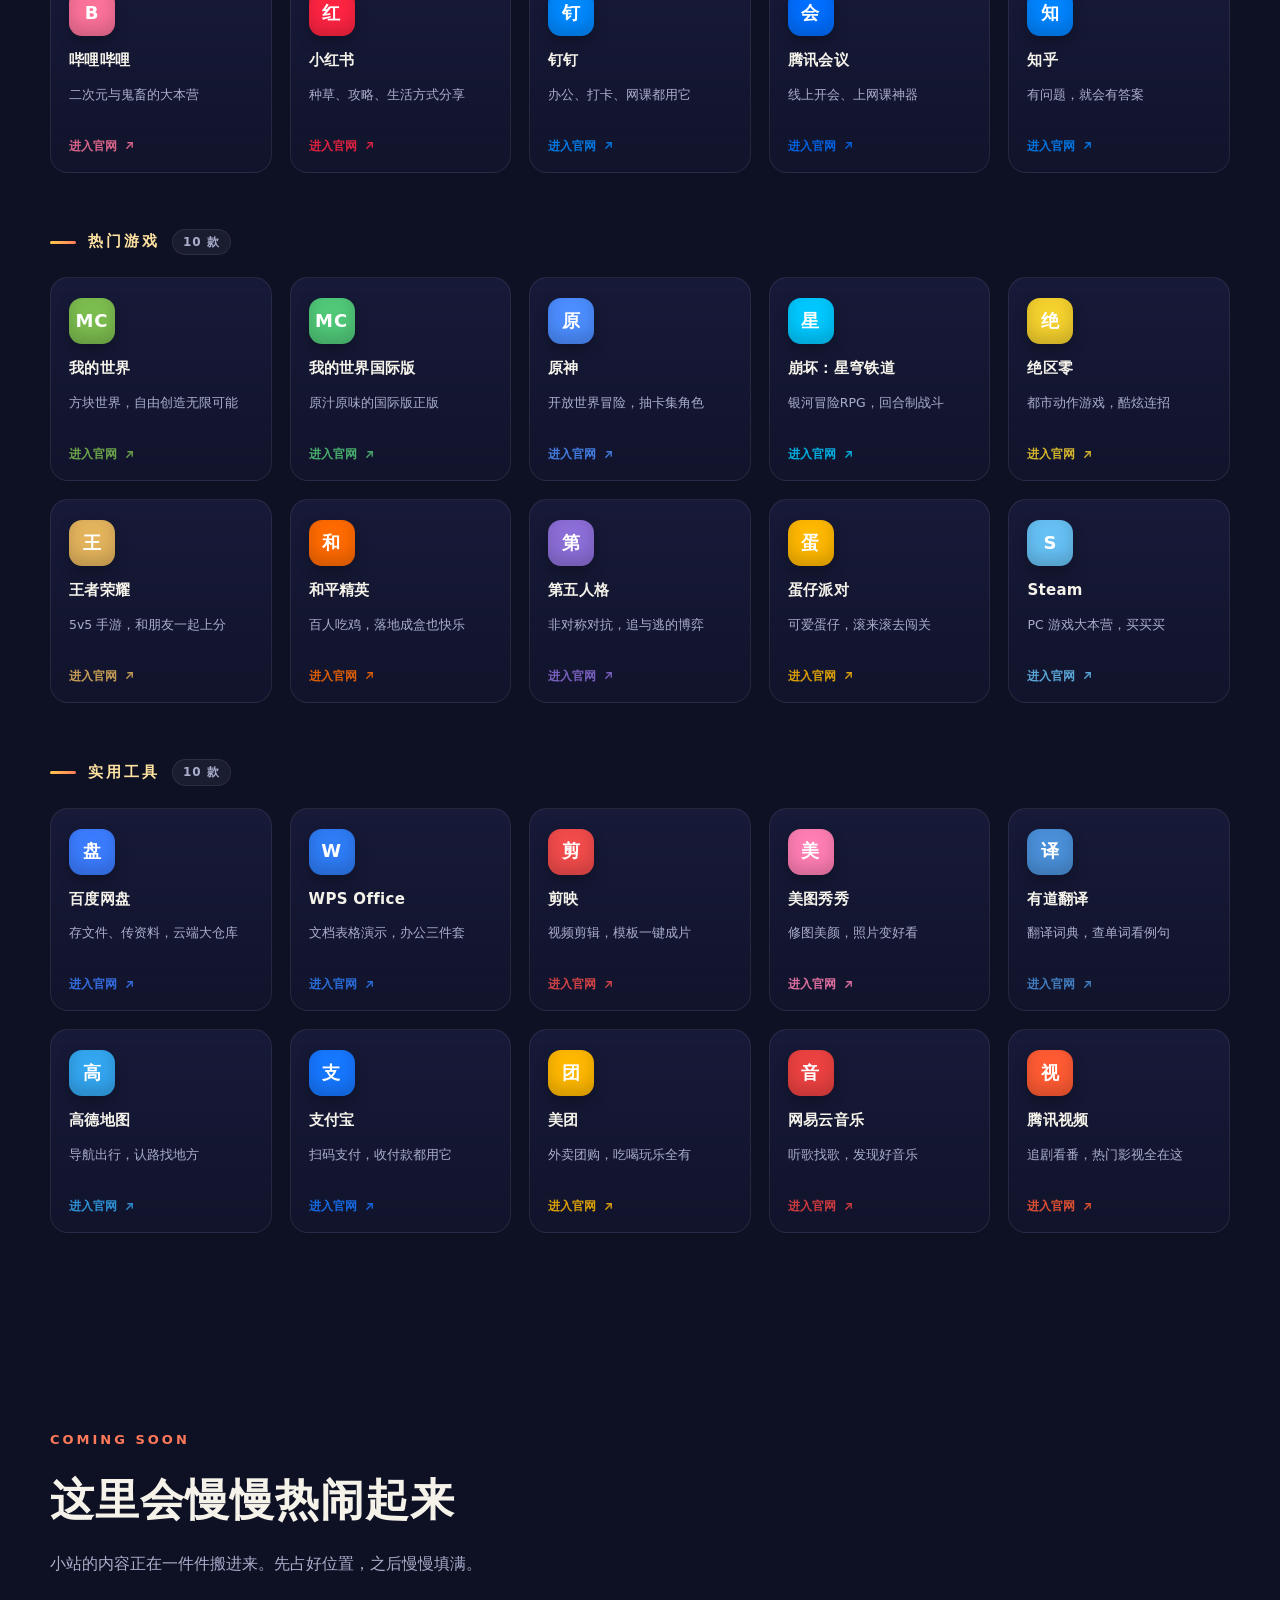
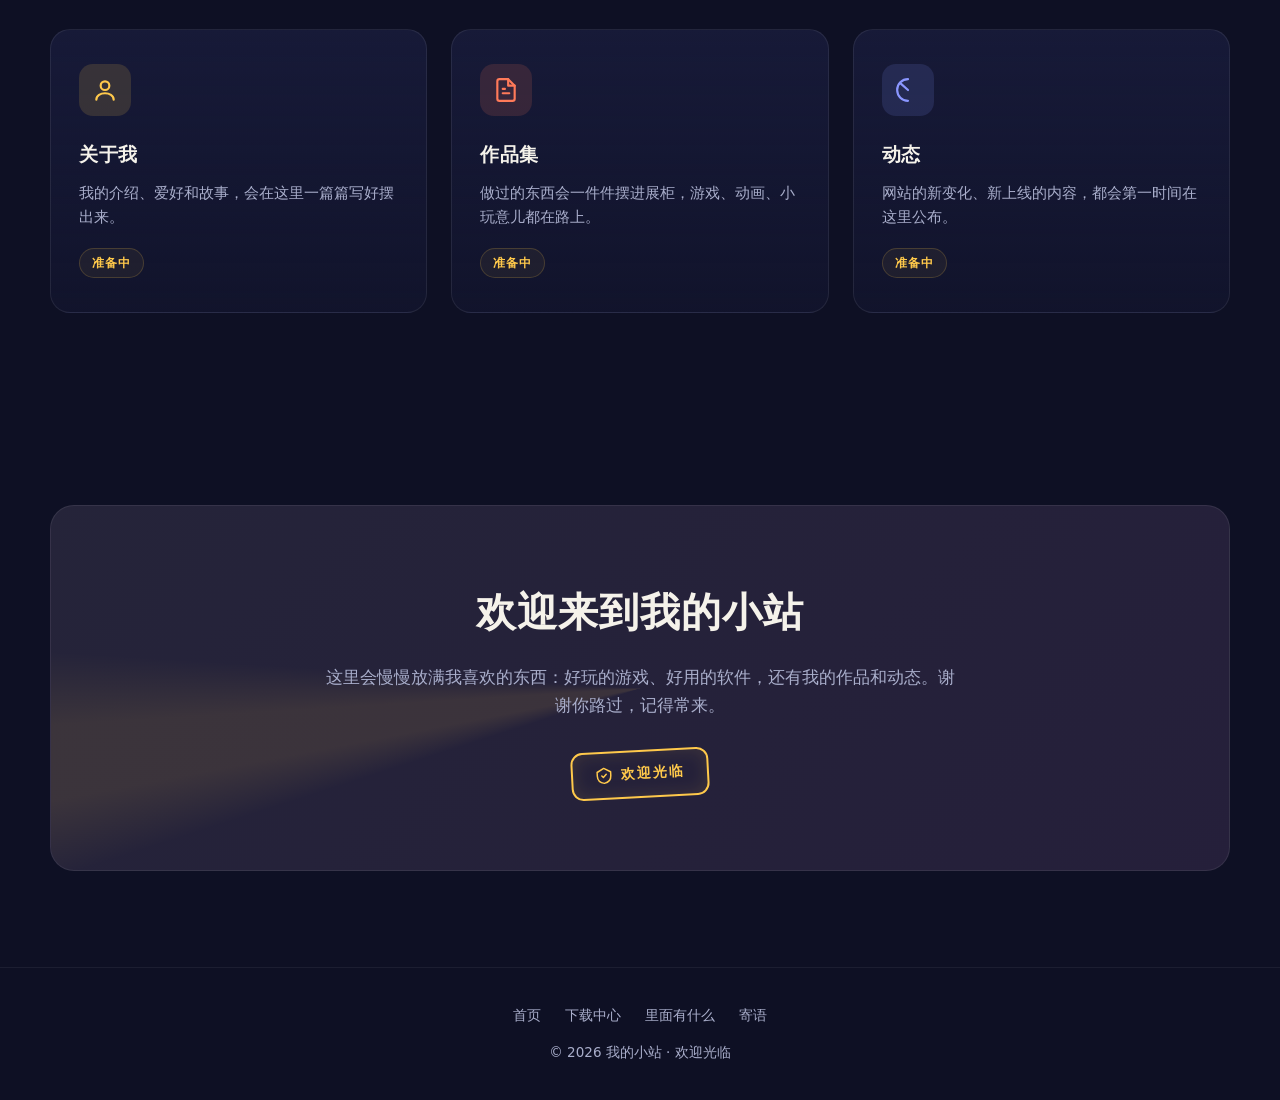
==== commit 8146c3cc: "Add files via upload" ====
--- a/index.html
+++ b/index.html
@@ -24,7 +24,6 @@
   <ul class="nav-links">
     <li><a href="#welcome">首页</a></li>
     <li><a href="#download">下载中心</a></li>
-    <li><a href="#cinema">在线影院</a></li>
     <li><a href="#inside">里面有什么</a></li>
     <li><a href="#note">寄语</a></li>
   </ul>
@@ -121,18 +120,6 @@
   </div>
 </section>
 
-<!-- ===== 在线影院 ===== -->
-<section class="section" id="cinema">
-  <div class="section-inner">
-    <div class="sec-head reveal">
-      <span class="sec-kicker">Online Cinema</span>
-      <h2>在线影院</h2>
-      <p>经典动画、剧集和纪录片，点开就能在站内直接看，不用跳走。片单会不断添加。</p>
-    </div>
-    <div class="movie-grid" id="movie-grid"></div>
-  </div>
-</section>
-
 <!-- ===== 里面有什么 ===== -->
 <section class="section" id="inside">
   <div class="section-inner">
@@ -201,35 +188,12 @@
   <ul class="foot-links">
     <li><a href="#welcome">首页</a></li>
     <li><a href="#download">下载中心</a></li>
-    <li><a href="#cinema">在线影院</a></li>
     <li><a href="#inside">里面有什么</a></li>
     <li><a href="#note">寄语</a></li>
   </ul>
   <p>© 2026 我的小站 · 欢迎光临</p>
 </footer>
 
-<!-- ===== 播放器弹层 ===== -->
-<div class="player-mask" id="player-mask" hidden>
-  <div class="player-box">
-    <div class="player-bar">
-      <span class="player-title" id="player-title"></span>
-      <div class="player-actions">
-        <button type="button" class="player-fs" id="player-fs" aria-label="全屏播放">
-          <svg viewBox="0 0 24 24" fill="none" stroke="currentColor" stroke-width="2.4" stroke-linecap="round" stroke-linejoin="round" aria-hidden="true"><path d="M8 3H5a2 2 0 0 0-2 2v3"></path><path d="M16 3h3a2 2 0 0 1 2 2v3"></path><path d="M8 21H5a2 2 0 0 1-2-2v-3"></path><path d="M16 21h3a2 2 0 0 0 2-2v-3"></path></svg>
-        </button>
-        <button type="button" class="player-close" id="player-close" aria-label="关闭播放器">✕</button>
-      </div>
-    </div>
-    <div class="ep-bar" id="ep-bar" hidden>
-      <div class="ep-list" id="ep-list"></div>
-    </div>
-    <div class="player-frame">
-      <iframe id="player-iframe" src="" allow="autoplay; fullscreen; encrypted-media" allowfullscreen scrolling="no" frameborder="0"></iframe>
-      <div class="player-lock" aria-hidden="true"></div>
-    </div>
-  </div>
-</div>
-
 <script src="script.js"></script>
 </body>
 </html>
--- a/style.css
+++ b/style.css
@@ -343,136 +343,3 @@
   html{scroll-behavior:auto;}
   .reveal{opacity:1;transform:none;}
 }
-
-/* ===== 在线影院 ===== */
-.movie-grid{
-  display:grid;grid-template-columns:repeat(3,1fr);gap:18px;margin-top:30px;
-}
-.movie-card{
-  position:relative;overflow:hidden;
-  display:flex;flex-direction:column;gap:8px;
-  padding:22px 20px 18px;
-  border-radius:18px;text-align:left;cursor:pointer;
-  background:linear-gradient(180deg,var(--bg-1),rgba(23,26,56,.4));
-  border:1px solid rgba(255,255,255,.08);
-  color:var(--text);
-  transition:transform .22s,border-color .22s,box-shadow .22s;
-  font:inherit;
-}
-.movie-card::before{
-  content:"";position:absolute;inset:0;
-  background:radial-gradient(140px 90px at 18% 0%,var(--movie-color),transparent 70%);
-  opacity:.16;transition:opacity .22s;pointer-events:none;
-}
-.movie-card::after{
-  content:"";position:absolute;top:0;left:0;right:0;height:3px;
-  background:var(--movie-color);opacity:0;transition:opacity .22s;
-}
-.movie-card:hover{
-  transform:translateY(-5px);
-  border-color:var(--line);
-  box-shadow:0 18px 40px rgba(0,0,0,.4);
-}
-.movie-card:hover::before{opacity:.3;}
-.movie-card:hover::after{opacity:1;}
-.movie-tag{
-  align-self:flex-start;
-  font-size:11.5px;font-weight:700;
-  padding:3px 10px;border-radius:999px;
-  background:rgba(255,255,255,.08);
-  border:1px solid rgba(255,255,255,.14);
-  color:var(--movie-color);
-}
-.movie-name{font-size:19px;font-weight:900;letter-spacing:.5px;font-family:"ZCOOL KuaiLe","Noto Sans SC",sans-serif;}
-.movie-info{font-size:12.5px;color:var(--text-dim);}
-.movie-play{
-  display:inline-flex;align-items:center;gap:8px;
-  margin-top:6px;font-size:13.5px;font-weight:700;color:var(--movie-color);
-}
-.movie-play svg{width:20px;height:20px;}
-
-/* ===== 播放器弹层 ===== */
-.player-mask{
-  position:fixed;inset:0;z-index:999;
-  display:flex;align-items:center;justify-content:center;
-  padding:24px;
-  background:rgba(4,6,16,.9);
-  backdrop-filter:blur(6px);
-}
-.player-mask[hidden]{display:none;}
-.player-box{
-  width:min(960px,100%);
-  background:#0a0f1e;
-  border:1px solid rgba(255,255,255,.14);
-  border-radius:16px;overflow:hidden;
-  box-shadow:0 24px 80px rgba(0,0,0,.55);
-}
-.player-bar{
-  display:flex;align-items:center;justify-content:space-between;
-  padding:12px 18px;
-  background:rgba(255,255,255,.05);
-}
-.player-title{font-size:15px;font-weight:800;letter-spacing:.3px;}
-.player-actions{display:flex;align-items:center;gap:8px;}
-.player-fs{
-  width:34px;height:34px;border-radius:10px;
-  border:1px solid rgba(255,255,255,.16);
-  background:rgba(255,255,255,.06);color:#fff;
-  display:inline-flex;align-items:center;justify-content:center;
-  cursor:pointer;transition:background .2s,border-color .2s;
-}
-.player-fs svg{width:17px;height:17px;}
-.player-fs:hover{background:rgba(255,255,255,.14);border-color:rgba(255,255,255,.35);}
-.player-close{
-  width:34px;height:34px;border-radius:10px;
-  border:1px solid rgba(255,255,255,.16);
-  background:rgba(255,255,255,.06);color:#fff;
-  font-size:15px;line-height:1;cursor:pointer;
-  transition:background .2s,border-color .2s;
-}
-.player-close:hover{background:rgba(255,80,80,.25);border-color:rgba(255,80,80,.5);}
-.ep-bar{
-  padding:8px 18px;
-  background:rgba(255,255,255,.04);
-  border-top:1px solid rgba(255,255,255,.06);
-}
-.ep-bar[hidden]{display:none;}
-.ep-list{
-  display:flex;gap:8px;overflow-x:auto;
-  padding:4px 2px 6px;
-  scrollbar-width:thin;scrollbar-color:rgba(255,255,255,.25) transparent;
-}
-.ep-list::-webkit-scrollbar{height:5px;}
-.ep-list::-webkit-scrollbar-thumb{background:rgba(255,255,255,.25);border-radius:99px;}
-.ep-btn{
-  flex:0 0 auto;min-width:46px;
-  padding:6px 10px;border-radius:9px;
-  border:1px solid rgba(255,255,255,.16);
-  background:rgba(255,255,255,.06);color:#dfe6f3;
-  font-size:12.5px;font-weight:600;cursor:pointer;
-  transition:background .2s,color .2s,border-color .2s,transform .15s;
-}
-.ep-btn:hover{background:rgba(255,255,255,.14);transform:translateY(-1px);}
-.ep-btn.active{
-  background:#f5b041;color:#141a2b;border-color:#f5b041;
-  font-weight:800;
-}
-.player-frame{position:relative;aspect-ratio:16/9;background:#000;}
-.player-frame iframe{position:absolute;inset:0;width:100%;height:100%;border:0;}
-/* 覆盖播放器顶部标题/logo 区，禁止点击跳转 */
-.player-lock{
-  position:absolute;top:0;left:0;right:0;height:56px;
-  z-index:2;cursor:default;
-}
-.player-box:fullscreen{width:100vw;height:100vh;border-radius:0;}
-.player-box:fullscreen .player-frame{aspect-ratio:auto;height:100%;}
-.player-box:fullscreen .ep-list{max-width:100%;}
-
-@media (max-width:900px){
-  .movie-grid{grid-template-columns:repeat(2,1fr);}
-}
-@media (max-width:600px){
-  .movie-grid{grid-template-columns:1fr;}
-  .player-mask{padding:12px;}
-  .player-box{border-radius:12px;}
-}
